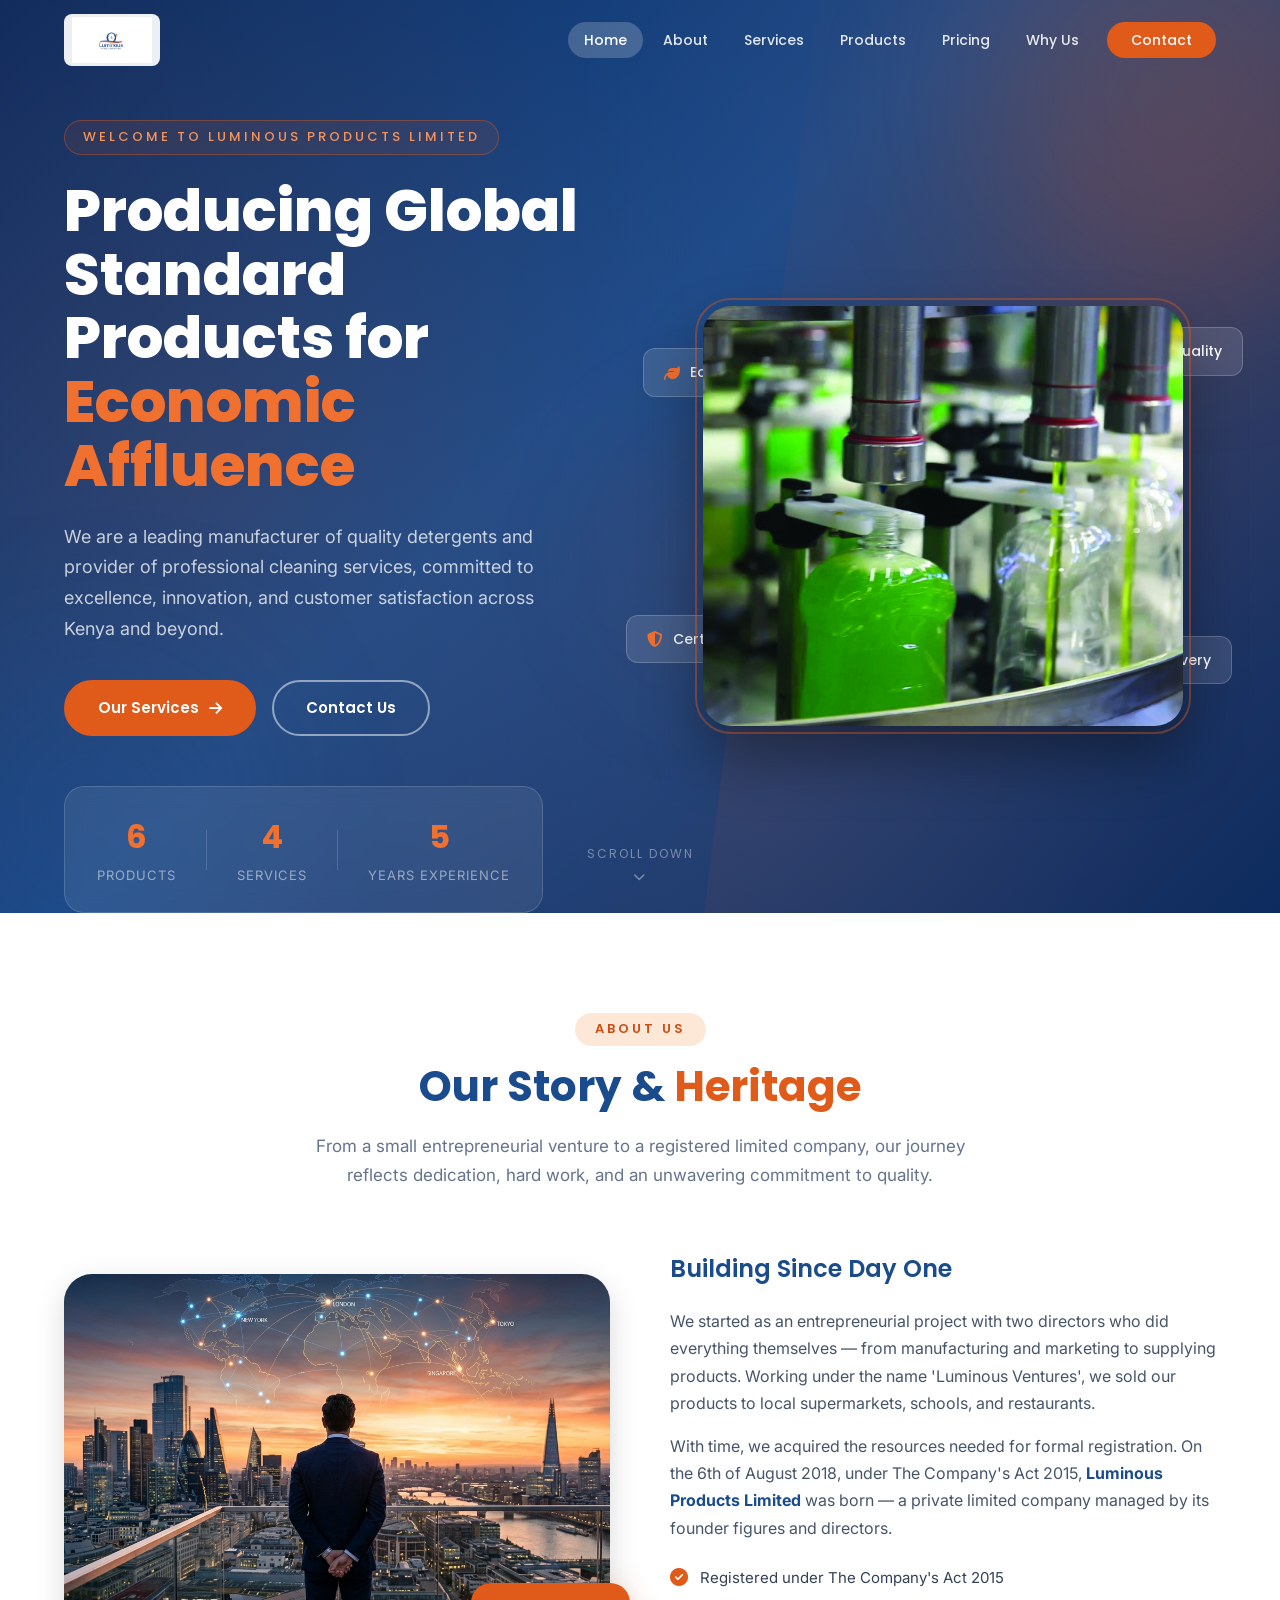
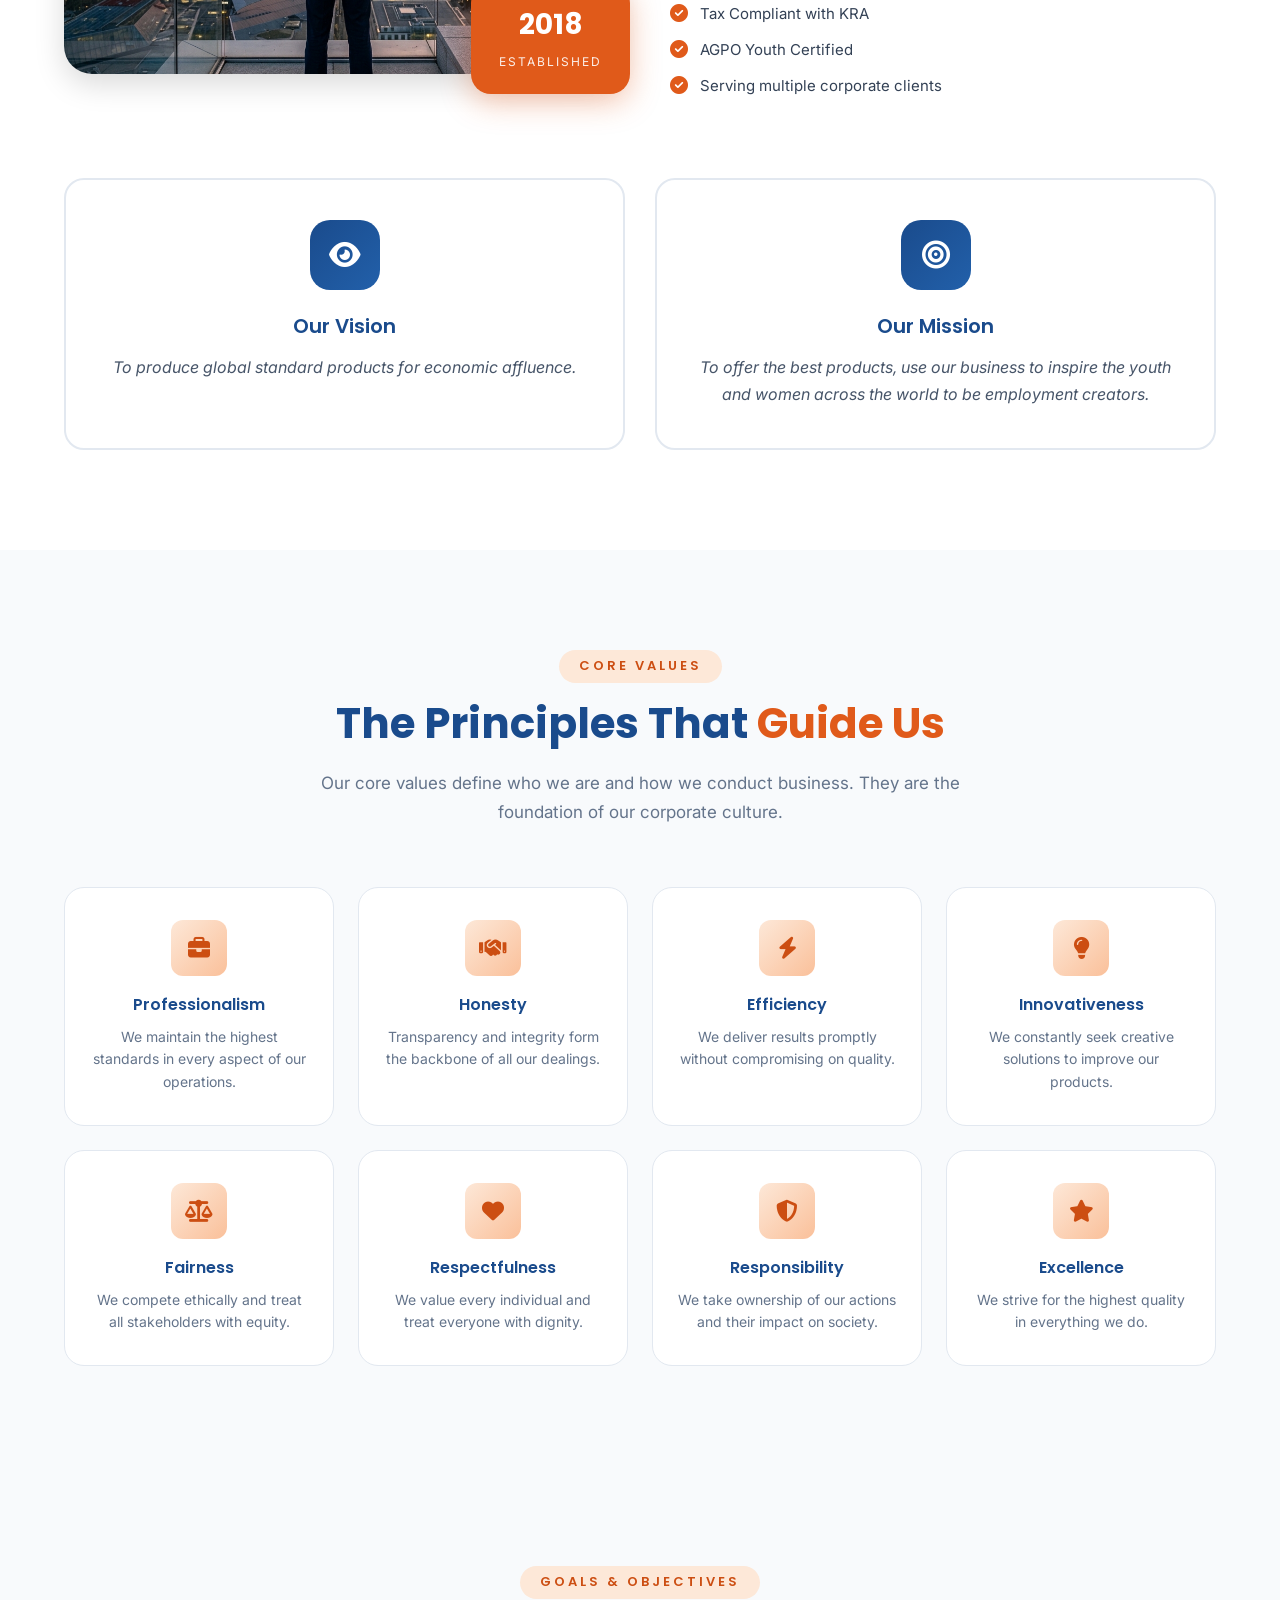
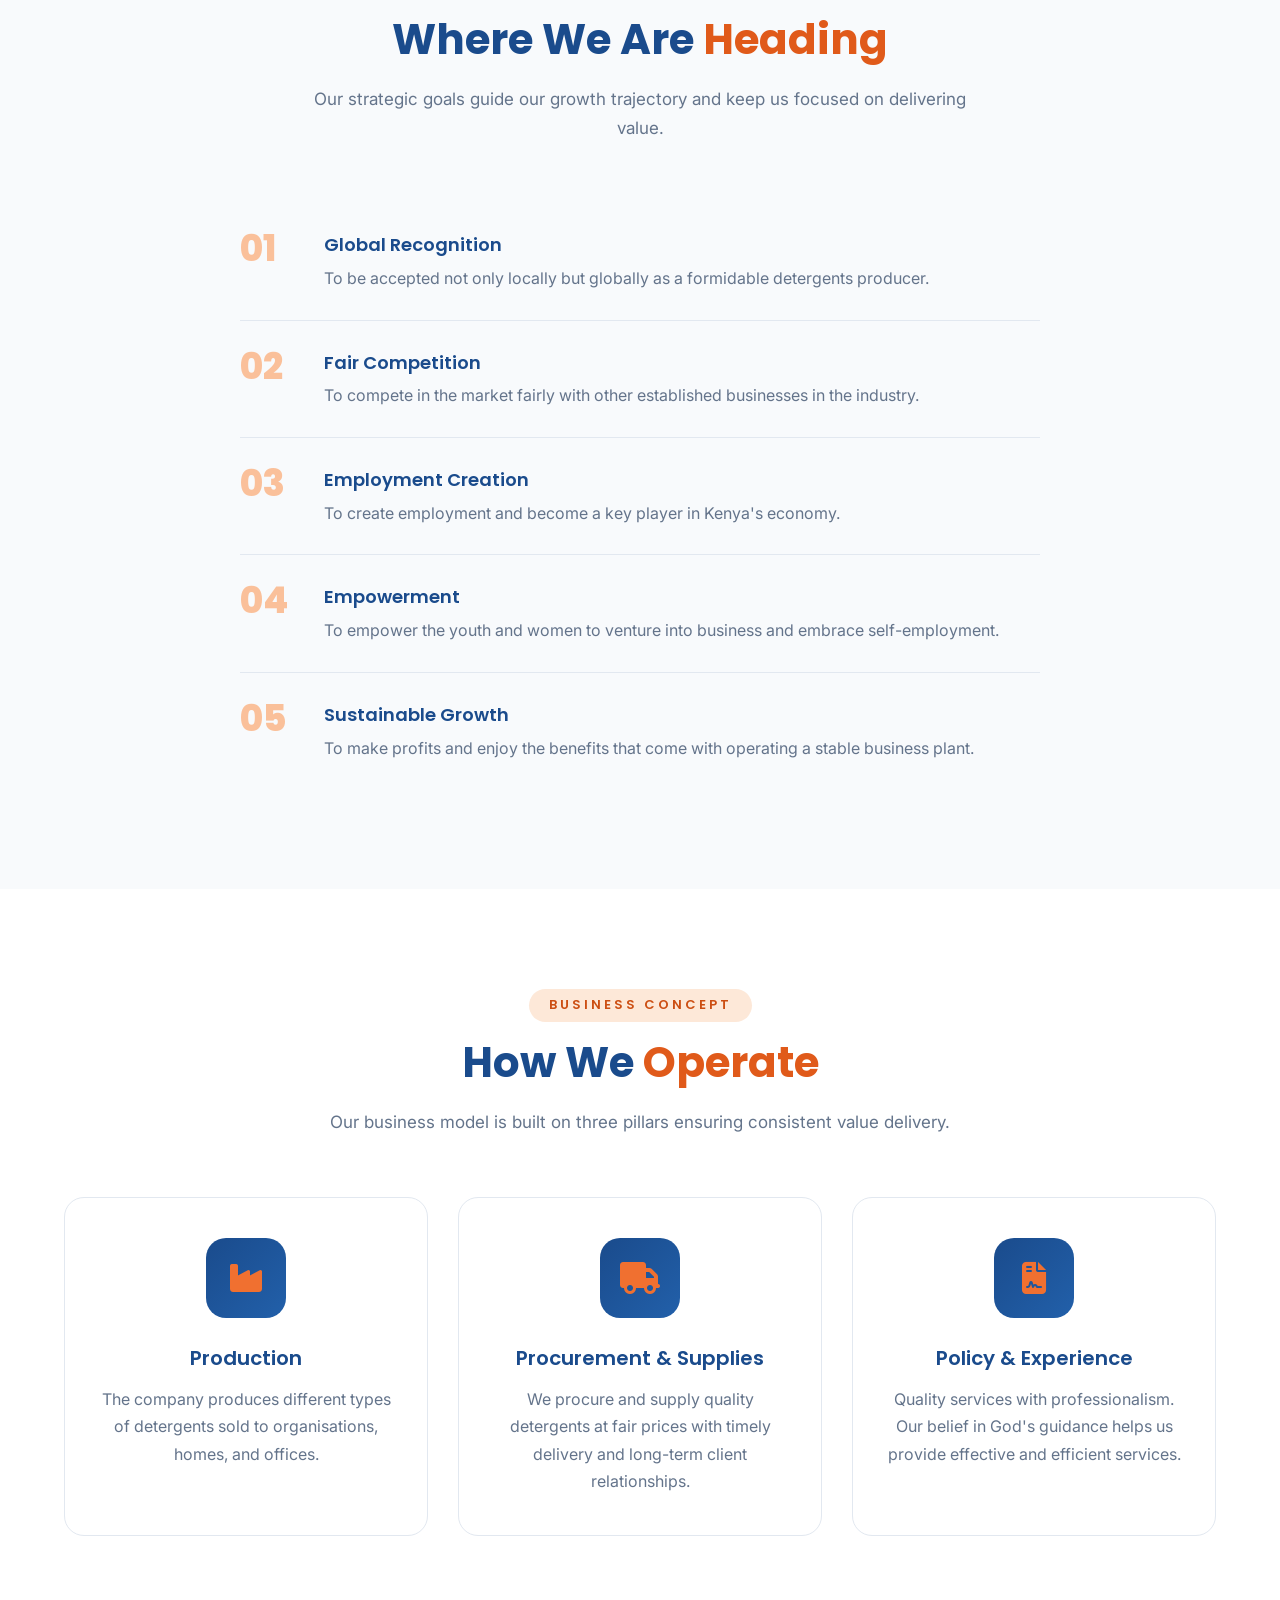
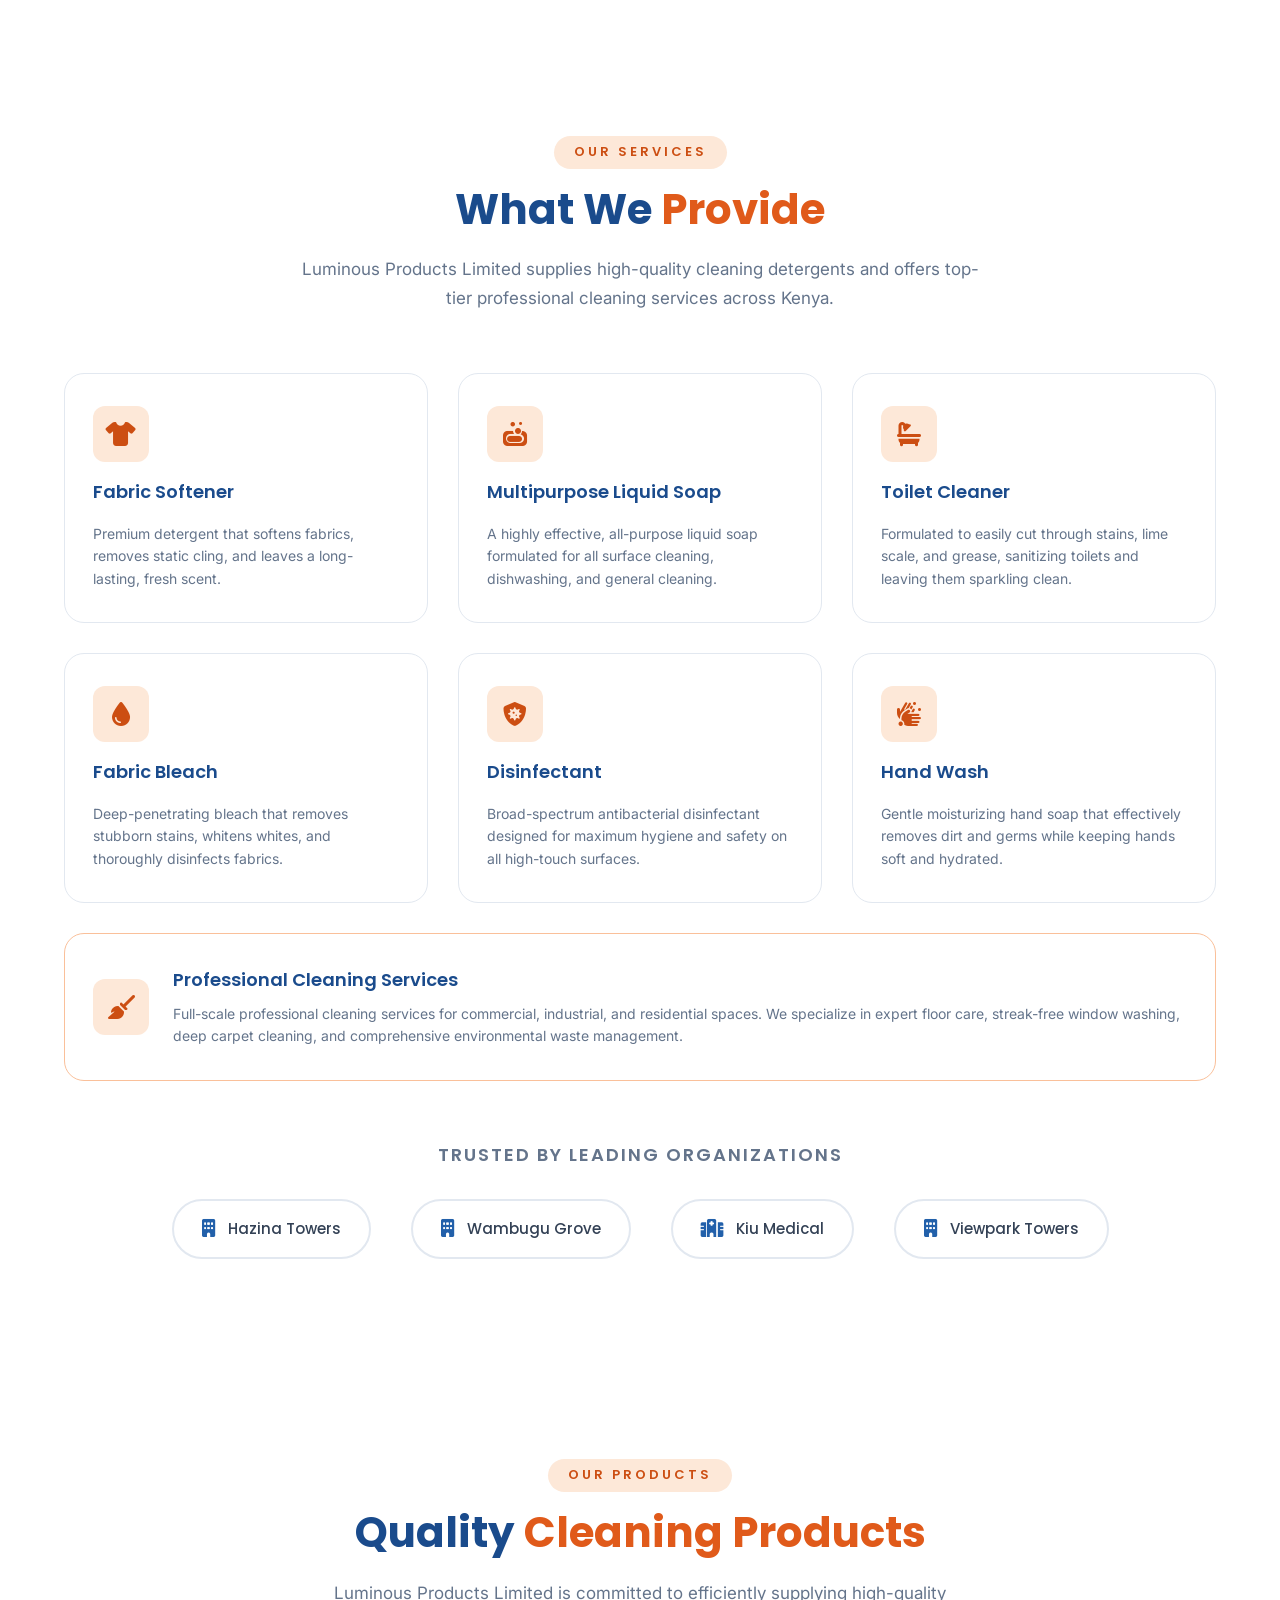
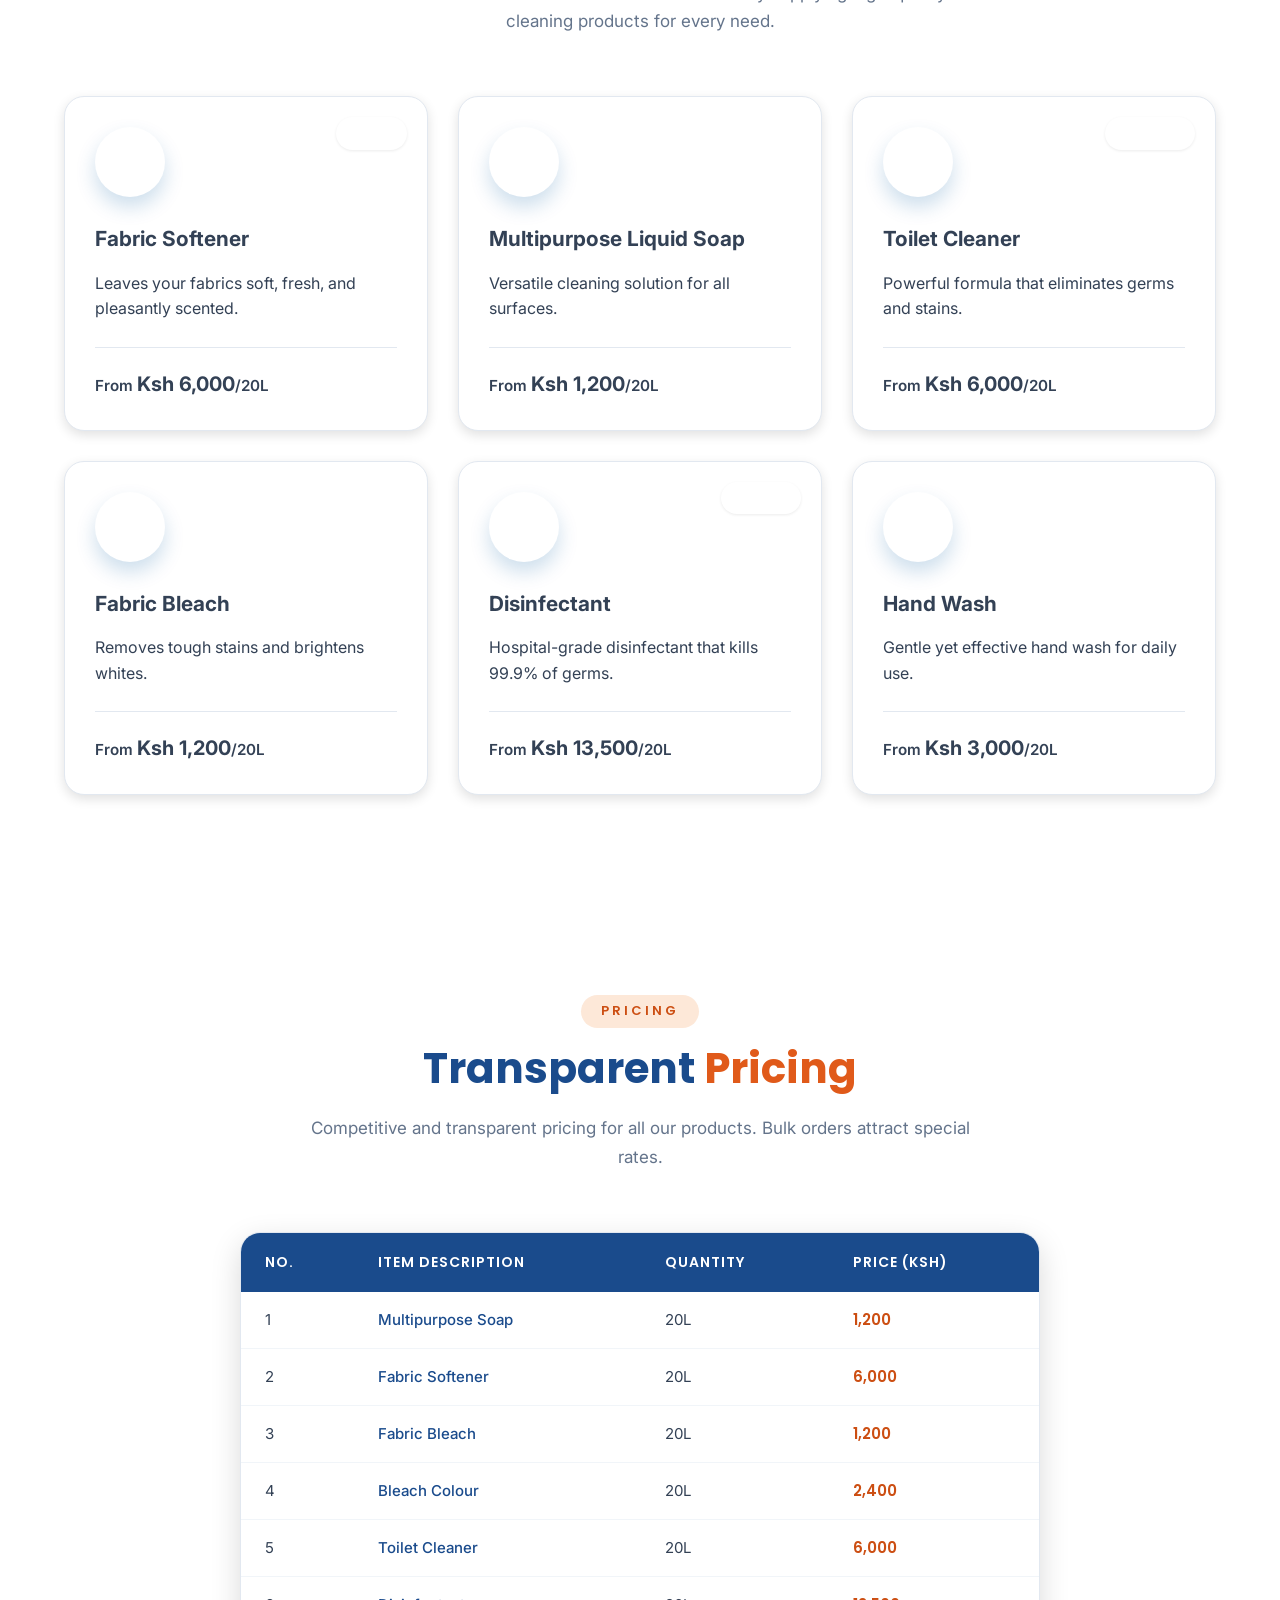
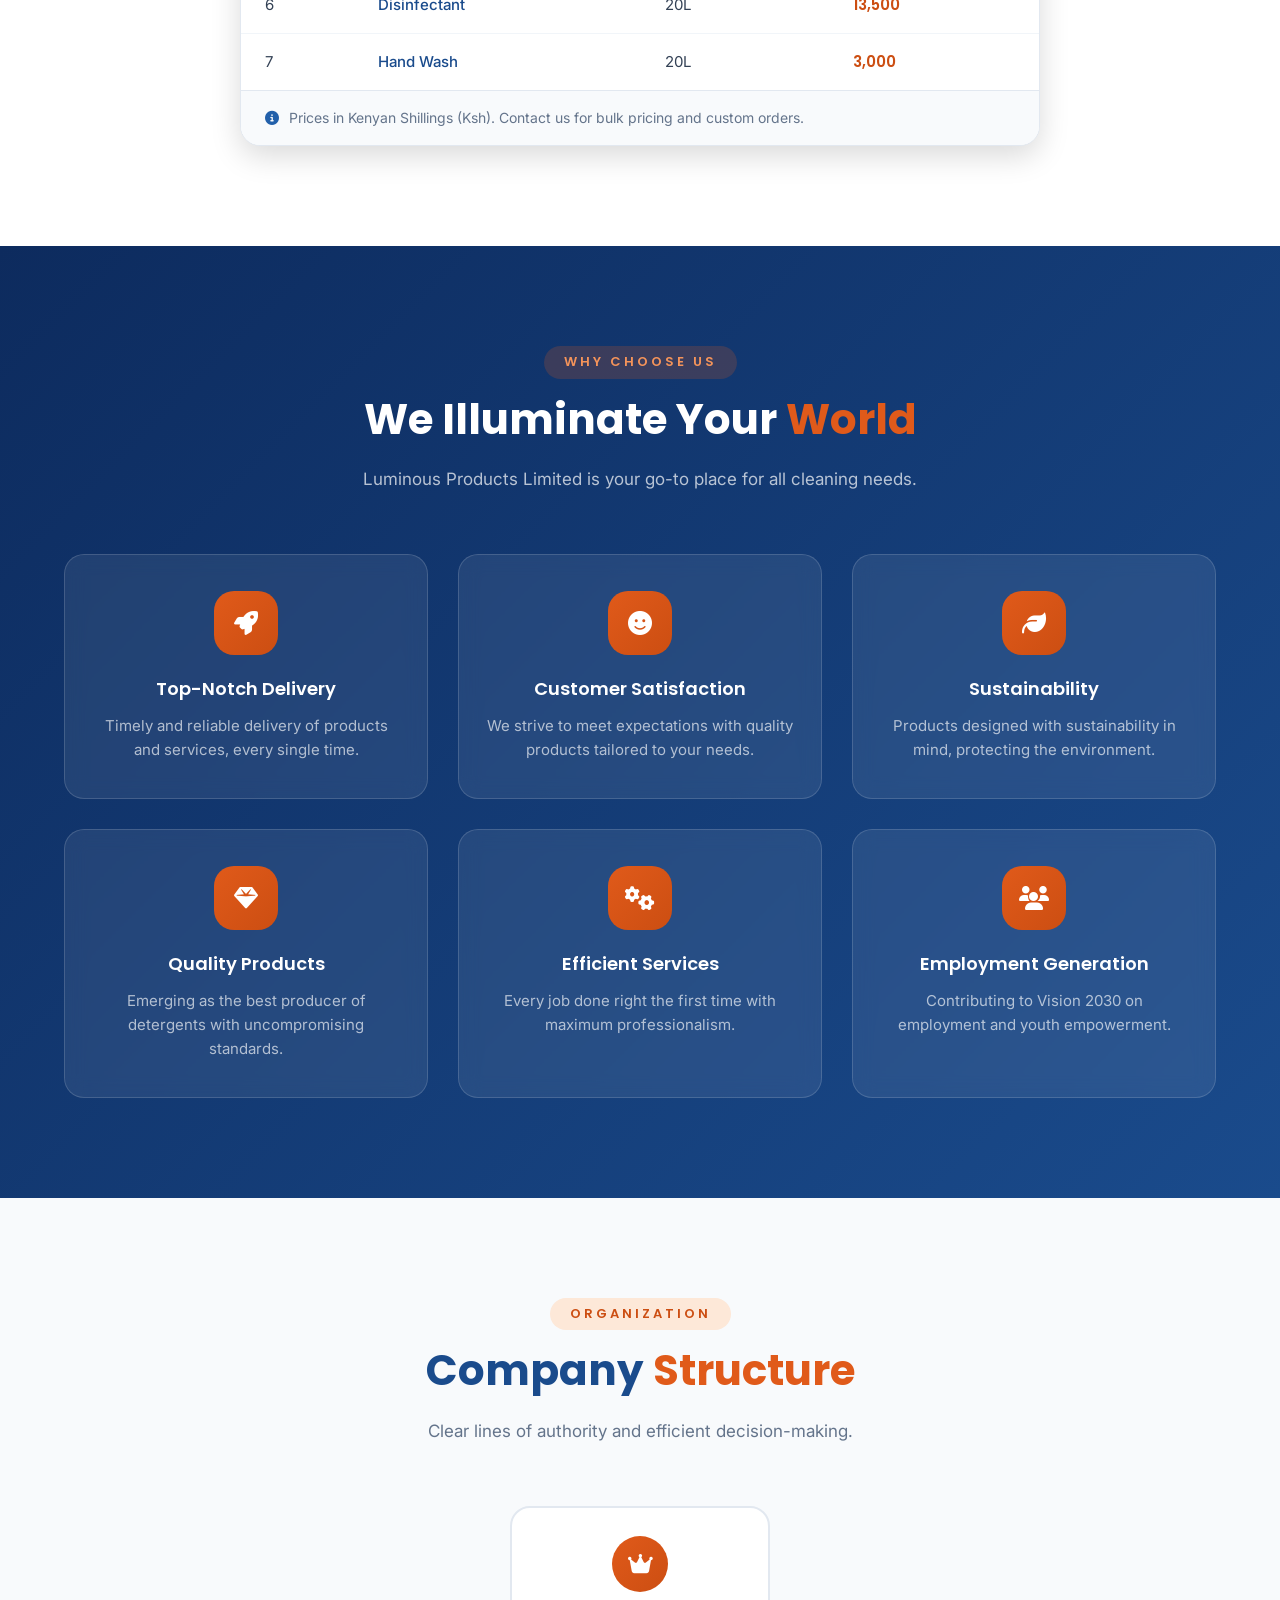
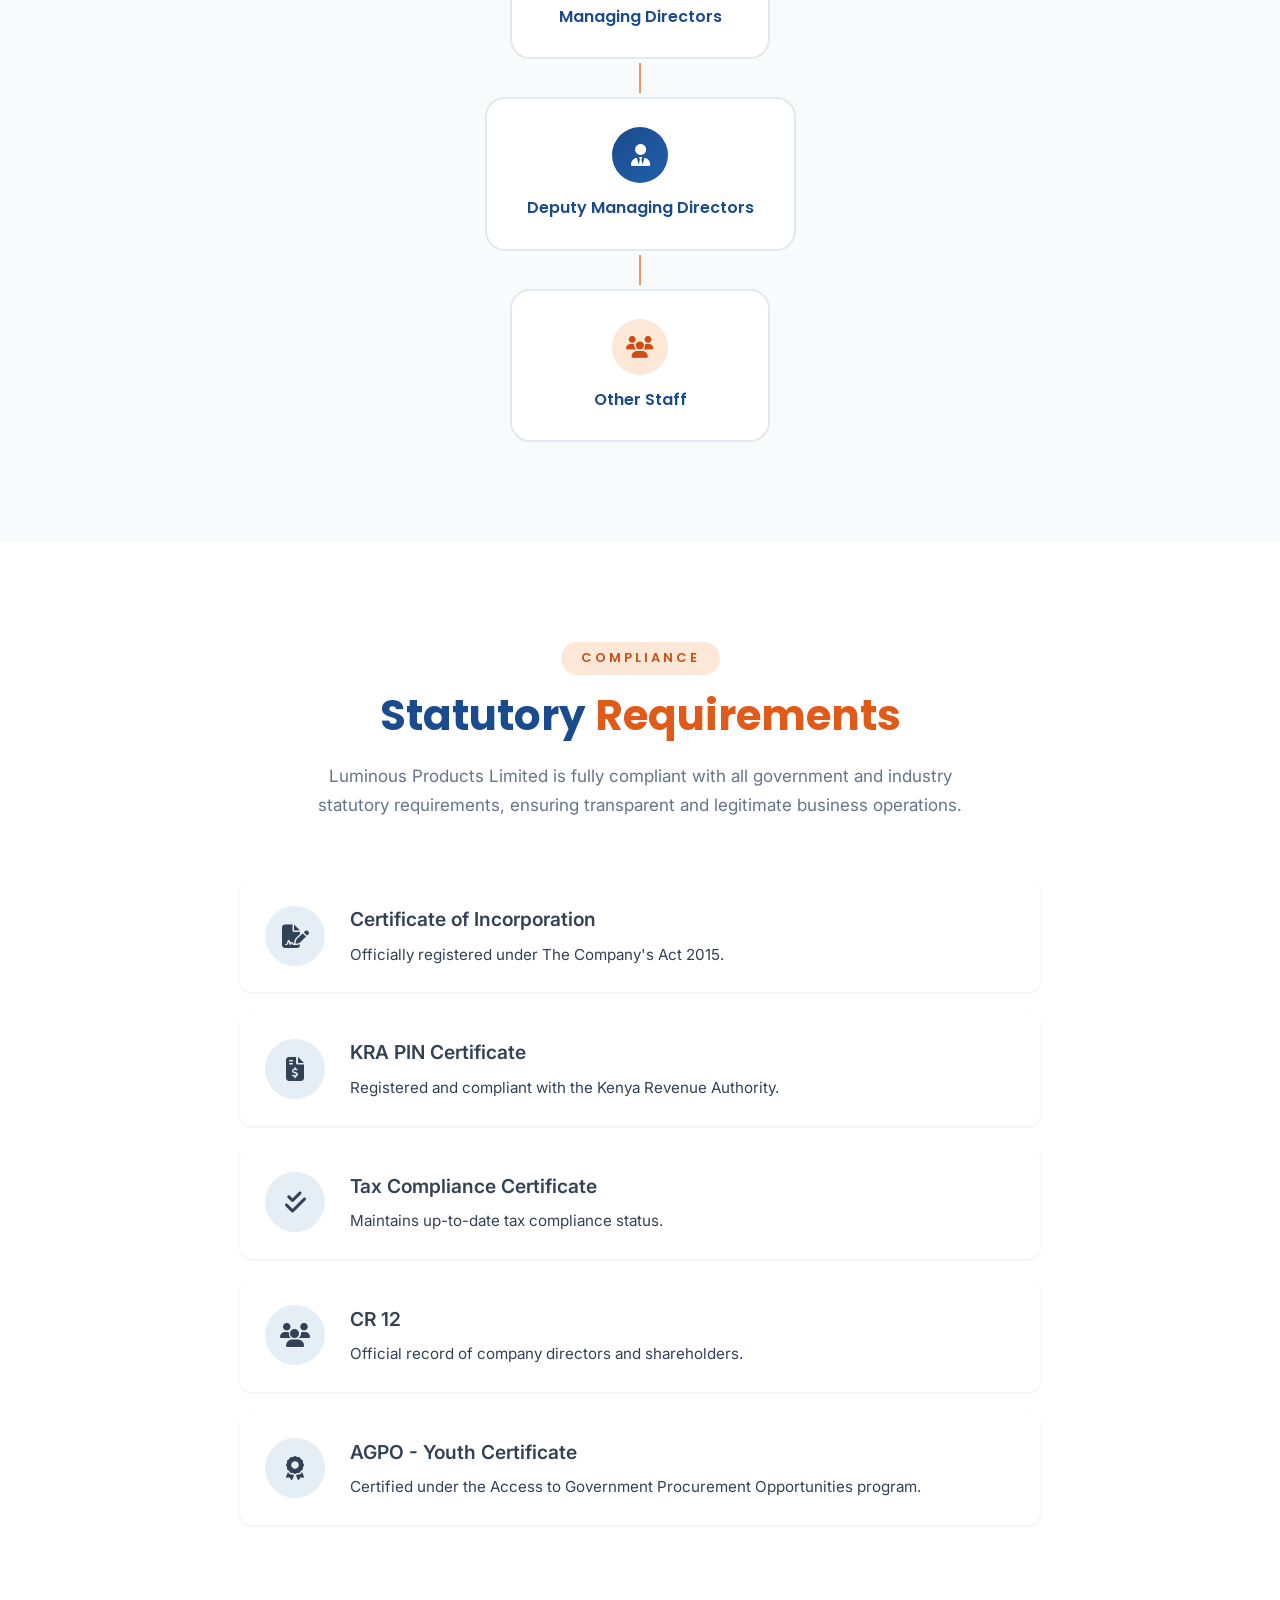
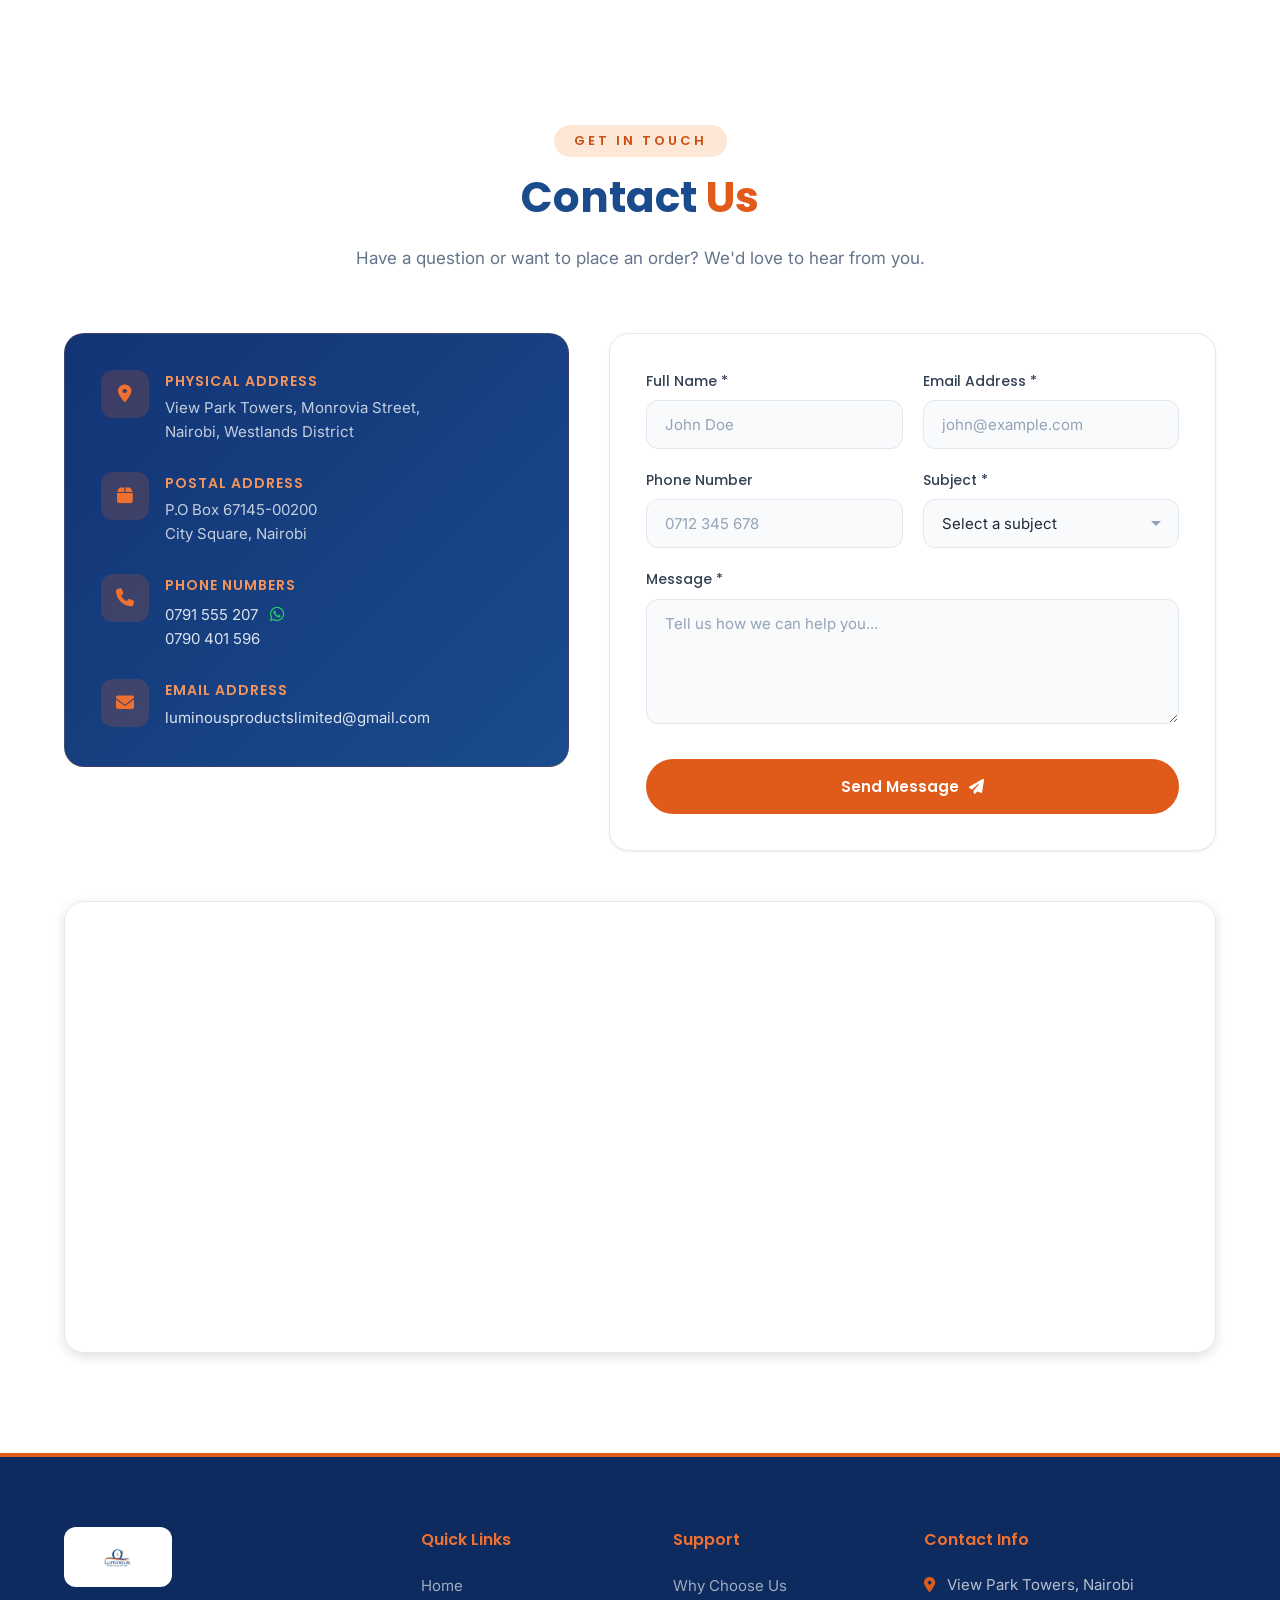
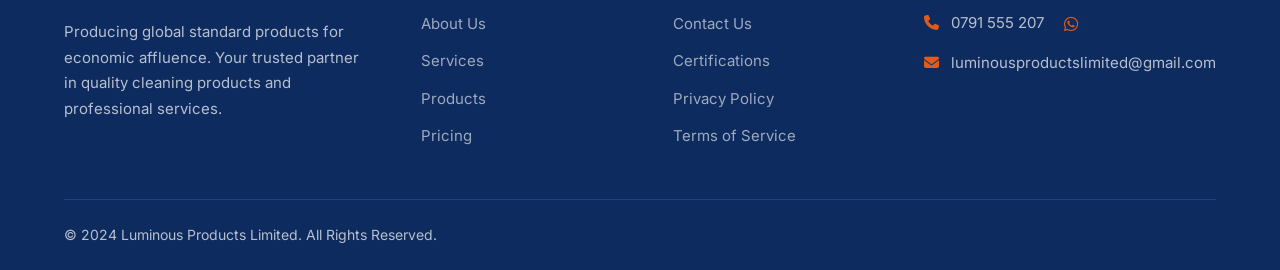
==== index.html @ fce34146 "first commit" ====
<!DOCTYPE html>
<html lang="en">
<head>
    <meta charset="UTF-8">
    <meta name="viewport" content="width=device-width, initial-scale=1.0">
    <meta name="description" content="Luminous Products Limited - Producing global standard products for economic affluence. Quality detergents and professional cleaning services.">
    <title>Luminous Products Limited | Global Standard Cleaning Products & Services</title>
    
    <!-- Preconnect Fonts -->
    <link rel="preconnect" href="https://fonts.googleapis.com">
    <link rel="preconnect" href="https://fonts.gstatic.com" crossorigin>
    <link href="https://fonts.googleapis.com/css2?family=Inter:wght@300;400;500;600;700&family=Poppins:wght@400;500;600;700;800&display=swap" rel="stylesheet">
    
    <!-- FontAwesome Icons -->
    <link rel="stylesheet" href="https://cdnjs.cloudflare.com/ajax/libs/font-awesome/6.5.1/css/all.min.css">
    
    <!-- Main Stylesheet (Imports modular stylesheets) -->
    <link rel="stylesheet" href="style.css">
</head>
<body>

    <!-- NAV PLACEHOLDER -->
    <div id="navbar-placeholder"></div>

    <!-- MAIN SECTIONS -->
    <main>
        <!-- HERO PLACEHOLDER -->
        <div id="hero-placeholder"></div>

        <!-- ABOUT PLACEHOLDER -->
        <div id="about-placeholder"></div>

        <!-- VALUES PLACEHOLDER -->
        <div id="values-placeholder"></div>

        <!-- GOALS PLACEHOLDER -->
        <div id="goals-placeholder"></div>

        <!-- BUSINESS PLACEHOLDER -->
        <div id="business-placeholder"></div>

        <!-- SERVICES PLACEHOLDER -->
        <div id="services-placeholder"></div>

        <!-- PRODUCTS PLACEHOLDER -->
        <div id="products-placeholder"></div>

        <!-- PRICING PLACEHOLDER -->
        <div id="pricing-placeholder"></div>

        <!-- WHY US PLACEHOLDER -->
        <div id="why-us-placeholder"></div>

        <!-- STRUCTURE PLACEHOLDER -->
        <div id="structure-placeholder"></div>

        <!-- STATUTORY REQUIREMENTS PLACEHOLDER -->
        <div id="statutory-placeholder"></div>

        <!-- CONTACT PLACEHOLDER -->
        <div id="contact-placeholder"></div>
    </main>

    <!-- FOOTER PLACEHOLDER -->
    <div id="footer-placeholder"></div>

    <!-- SCROLL TO TOP -->
    <button class="scroll-top" id="scrollTopBtn" aria-label="Scroll to top">
        <i class="fas fa-chevron-up"></i>
    </button>


    <!-- Modular JavaScript Files -->
    <script src="js/navbar.js"></script>
    <script src="js/contact.js"></script>
    <script src="js/lightbox.js"></script>
    
    <!-- Main Application Loader -->
    <script src="script.js"></script>

</body>
</html>
---- style.css ----
/* ====
   LUMINOUS PRODUCTS LIMITED — STYLESHEET
   Brand: Blue #1A4B8C | Orange #E05A1A | White
   ========================================== */

/* --- Design Tokens --- */
:root {
    /* Brand Blues */
    --primary-900: #0D2B5E;
    --primary-800: #123475;
    --primary-700: #1A4B8C;
    --primary-600: #2260AA;
    --primary-500: #2A75C8;
    --primary-400: #4A90D9;
    --primary-300: #7AB1E8;

    /* Brand Oranges */
    --accent-700: #B84510;
    --accent-600: #CC4E12;
    --accent-500: #E05A1A;
    --accent-400: #F07030;
    --accent-300: #F5945A;
    --accent-200: #FAC09A;
    --accent-100: #FDE8D8;

    /* Neutrals */
    --gray-50:  #F8FAFC;
    --gray-100: #F1F5F9;
    --gray-200: #E2E8F0;
    --gray-300: #CBD5E1;
    --gray-400: #94A3B8;
    --gray-500: #64748B;
    --gray-600: #475569;
    --gray-700: #334155;
    --gray-800: #1E293B;
    --gray-900: #0F172A;
    --white: #FFFFFF;
    --success: #10B981;
    --error: #EF4444;

    --font-heading: 'Poppins', sans-serif;
    --font-body: 'Inter', sans-serif;
    --section-padding: 100px 0;
    --container-padding: 0 24px;
    --container-max: 1200px;
    --radius-sm: 6px;
    --radius-md: 12px;
    --radius-lg: 20px;
    --radius-xl: 28px;
    --radius-full: 9999px;
    --shadow-sm: 0 1px 3px rgba(0,0,0,0.08);
    --shadow-md: 0 4px 12px rgba(0,0,0,0.12);
    --shadow-lg: 0 10px 30px rgba(0,0,0,0.15);
    --shadow-xl: 0 20px 50px rgba(0,0,0,0.18);
    --shadow-accent: 0 8px 30px rgba(224,90,26,0.35);
    --shadow-primary: 0 8px 30px rgba(26,75,140,0.3);
    --transition: all 0.3s ease;
    --transition-slow: all 0.5s ease;
    --navbar-height: 80px;
}

/* --- Reset --- */
*, *::before, *::after { margin: 0; padding: 0; box-sizing: border-box; }
html { scroll-behavior: smooth; scroll-padding-top: var(--navbar-height); }
body {
    font-family: var(--font-body);
    font-size: 16px;
    line-height: 1.6;
    color: var(--gray-700);
    background-color: var(--white);
    overflow-x: hidden;
    -webkit-font-smoothing: antialiased;
}
img { max-width: 100%; height: auto; display: block; }
a { text-decoration: none; color: inherit; transition: var(--transition); }
ul { list-style: none; }
button { cursor: pointer; border: none; background: none; font-family: inherit; }
input, textarea, select { font-family: inherit; font-size: inherit; }

/* --- Utility --- */
.container { max-width: var(--container-max); margin: 0 auto; padding: var(--container-padding); }
.text-accent { color: var(--accent-500); }
.section { padding: var(--section-padding); position: relative; }
.values, .goals, .structure { background-color: var(--gray-50); }
.section-header { text-align: center; max-width: 680px; margin: 0 auto 60px; }
.section-label {
    display: inline-block;
    font-family: var(--font-heading);
    font-size: 13px;
    font-weight: 600;
    text-transform: uppercase;
    letter-spacing: 3px;
    color: var(--accent-600);
    margin-bottom: 16px;
    padding: 6px 20px;
    background: var(--accent-100);
    border-radius: var(--radius-full);
}
.section-title {
    font-family: var(--font-heading);
    font-size: clamp(28px, 4vw, 42px);
    font-weight: 700;
    color: var(--primary-700);
    line-height: 1.2;
    margin-bottom: 20px;
}
.section-description { font-size: 17px; color: var(--gray-500); line-height: 1.7; }

/* --- Buttons --- */
.btn {
    display: inline-flex;
    align-items: center;
    gap: 10px;
    padding: 14px 32px;
    font-family: var(--font-heading);
    font-size: 15px;
    font-weight: 600;
    border-radius: var(--radius-full);
    transition: var(--transition);
    border: 2px solid transparent;
}
.btn-primary {
    background: var(--accent-500);
    color: var(--white);
    border-color: var(--accent-500);
}
.btn-primary:hover {
    background: var(--accent-600);
    border-color: var(--accent-600);
    transform: translateY(-2px);
    box-shadow: var(--shadow-accent);
}
.btn-outline {
    background: transparent;
    color: var(--white);
    border-color: rgba(255,255,255,0.5);
}
.btn-outline:hover {
    background: var(--white);
    color: var(--primary-700);
    border-color: var(--white);
    transform: translateY(-2px);
}
.btn-full { width: 100%; justify-content: center; }

/* ========================================
   LOGO STYLES
   ======================================== */
.navbar-logo {
    height: 52px;
    width: auto;
    display: block;
    object-fit: contain;
    /* Show on dark hero bg — logo has white bg so add subtle treatment */
    border-radius: 6px;
    transition: var(--transition);
}
.navbar.scrolled .navbar-logo {
    /* on white navbar, logo shows naturally */
    filter: none;
}
/* On transparent dark navbar, add slight background so logo is visible */
.navbar:not(.scrolled) .navbar-logo {
    background: rgba(255,255,255,0.92);
    padding: 3px 8px;
    border-radius: 8px;
}
.navbar-logo:hover { opacity: 0.88; transform: scale(1.02); }

.footer-logo-img {
    height: 60px;
    width: auto;
    display: block;
    object-fit: contain;
    margin-bottom: 16px;
    background: var(--white);
    padding: 6px 12px;
    border-radius: var(--radius-md);
}

/* Fix contact map container */
.contact-map {
    border-radius: var(--radius-lg);
    overflow: hidden;
    box-shadow: var(--shadow-md);
    border: 1px solid var(--gray-200);
    min-height: 450px;
}
.contact-map iframe {
    display: block;
    width: 100%;
    min-height: 450px;
    border: none;
}/* ========================================
   REVEAL ANIMATION
   ======================================== */
.reveal {
    opacity: 0;
    transform: translateY(30px);
    transition: opacity 0.7s ease, transform 0.7s ease;
}
.reveal.visible {
    opacity: 1;
    transform: translateY(0);
}

/* ========================================
   SCROLL TO TOP
   ======================================== */
.scroll-top {
    position: fixed;
    bottom: 30px;
    right: 30px;
    width: 48px; height: 48px;
    display: flex; align-items: center; justify-content: center;
    background: var(--accent-500);
    color: var(--white);
    border-radius: var(--radius-full);
    font-size: 18px;
    z-index: 900;
    opacity: 0;
    visibility: hidden;
    transform: translateY(20px);
    transition: var(--transition);
    box-shadow: var(--shadow-accent);
}
.scroll-top.visible { opacity: 1; visibility: visible; transform: translateY(0); }
.scroll-top:hover { background: var(--accent-600); transform: translateY(-3px); }

/* ========================================
   NAVBAR
   ======================================== */
.navbar {
    position: fixed;
    top: 0; left: 0; right: 0;
    z-index: 1000;
    height: var(--navbar-height);
    display: flex;
    align-items: center;
    transition: var(--transition);
    background: transparent;
}
.navbar.scrolled {
    background: rgba(255,255,255,0.97);
    backdrop-filter: blur(20px);
    -webkit-backdrop-filter: blur(20px);
    box-shadow: 0 2px 20px rgba(26,75,140,0.15);
}
.navbar-content { display: flex; align-items: center; justify-content: space-between; width: 100%; }
.navbar-brand { display: flex; align-items: center; gap: 10px; z-index: 1001; }
.brand-icon {
    display: flex; align-items: center; justify-content: center;
    width: 40px; height: 40px;
    background: var(--accent-500);
    color: var(--white);
    border-radius: var(--radius-md);
    font-size: 18px;
    transition: var(--transition);
}
.navbar.scrolled .brand-icon { background: var(--primary-700); }
.brand-text {
    font-family: var(--font-heading);
    font-size: 20px;
    font-weight: 700;
    color: var(--white);
    transition: var(--transition);
}
.navbar.scrolled .brand-text { color: var(--primary-700); }
.brand-highlight { color: var(--accent-300); }
.navbar.scrolled .brand-highlight { color: var(--accent-500); }

.navbar-links { display: flex; align-items: center; gap: 4px; }
.nav-link {
    padding: 8px 16px;
    font-family: var(--font-heading);
    font-size: 14px;
    font-weight: 500;
    color: rgba(255,255,255,0.88);
    border-radius: var(--radius-full);
    transition: var(--transition);
}
.nav-link:hover { color: var(--white); background: rgba(255,255,255,0.15); }
.nav-link.active { color: var(--white); background: rgba(255,255,255,0.2); }
.navbar.scrolled .nav-link { color: var(--gray-600); }
.navbar.scrolled .nav-link:hover { color: var(--primary-700); background: var(--gray-100); }
.navbar.scrolled .nav-link.active { color: var(--primary-700); background: var(--primary-300); background: rgba(26,75,140,0.1); }
.nav-link-cta {
    background: var(--accent-500) !important;
    color: var(--white) !important;
    padding: 8px 24px !important;
    margin-left: 8px;
}
.nav-link-cta:hover { background: var(--accent-600) !important; transform: translateY(-1px); }

.navbar-toggle {
    display: none;
    flex-direction: column;
    gap: 5px;
    padding: 8px;
    z-index: 1001;
}
.toggle-bar {
    display: block;
    width: 24px;
    height: 2px;
    background: var(--white);
    border-radius: 2px;
    transition: var(--transition);
}
.navbar.scrolled .toggle-bar { background: var(--primary-700); }
.navbar-toggle.active .toggle-bar:nth-child(1) { transform: rotate(45deg) translate(5px, 5px); }
.navbar-toggle.active .toggle-bar:nth-child(2) { opacity: 0; }
.navbar-toggle.active .toggle-bar:nth-child(3) { transform: rotate(-45deg) translate(5px, -5px); }

.mobile-overlay {
    display: none;
    position: fixed;
    inset: 0;
    background: rgba(0,0,0,0.5);
    z-index: 999;
    opacity: 0;
    transition: var(--transition);
}
.mobile-overlay.active { opacity: 1; }

/* ========================================
   HERO
   ======================================== */
.hero {
    position: relative;
    min-height: 100vh;
    display: flex;
    align-items: center;
    overflow: hidden;
}
.hero-bg { position: absolute; inset: 0; z-index: 0; }
.hero-gradient {
    position: absolute; inset: 0;
    background: linear-gradient(135deg, #0D2B5E 0%, #1A4B8C 45%, #1E3A6E 70%, #0D2B5E 100%);
}
.hero-pattern {
    position: absolute; inset: 0;
    background-image:
        radial-gradient(circle at 15% 50%, rgba(224,90,26,0.12) 0%, transparent 50%),
        radial-gradient(circle at 85% 20%, rgba(224,90,26,0.08) 0%, transparent 40%),
        radial-gradient(circle at 60% 80%, rgba(255,255,255,0.04) 0%, transparent 40%);
}

/* Diagonal stripe accent - brand identity */
.hero-bg::after {
    content: '';
    position: absolute;
    top: 0; right: 0;
    width: 45%;
    height: 100%;
    background: linear-gradient(135deg, transparent 0%, rgba(224,90,26,0.08) 50%, transparent 100%);
    clip-path: polygon(20% 0, 100% 0, 100% 100%, 0% 100%);
}

.hero-orbs { position: absolute; inset: 0; z-index: 0; overflow: hidden; pointer-events: none; }
.orb {
    position: absolute;
    border-radius: 50%;
    filter: blur(80px);
    animation: orbFloat 20s ease-in-out infinite;
}
.orb-1 { width: 400px; height: 400px; background: rgba(224,90,26,0.18); top: -100px; right: -100px; animation-delay: 0s; }
.orb-2 { width: 300px; height: 300px; background: rgba(26,75,140,0.2); bottom: -50px; left: -50px; animation-delay: -7s; }
.orb-3 { width: 200px; height: 200px; background: rgba(224,90,26,0.1); top: 50%; left: 50%; animation-delay: -14s; }
@keyframes orbFloat {
    0%, 100% { transform: translate(0, 0) scale(1); }
    33% { transform: translate(30px, -30px) scale(1.05); }
    66% { transform: translate(-20px, 20px) scale(0.95); }
}

.hero-content {
    position: relative;
    z-index: 1;
    display: grid;
    grid-template-columns: 1fr 1fr;
    gap: 60px;
    align-items: center;
    padding-top: calc(var(--navbar-height) + 40px);
}
.hero-label {
    display: inline-block;
    font-family: var(--font-heading);
    font-size: 13px;
    font-weight: 500;
    text-transform: uppercase;
    letter-spacing: 3px;
    color: var(--accent-300);
    margin-bottom: 24px;
    padding: 6px 18px;
    border: 1px solid rgba(224,90,26,0.4);
    border-radius: var(--radius-full);
    background: rgba(224,90,26,0.1);
}
.hero-title {
    font-family: var(--font-heading);
    font-size: clamp(36px, 5vw, 58px);
    font-weight: 800;
    color: var(--white);
    line-height: 1.1;
    margin-bottom: 24px;
}
.hero-title .text-accent { color: var(--accent-400); }
.hero-description {
    font-size: 18px;
    color: rgba(255,255,255,0.75);
    line-height: 1.7;
    margin-bottom: 36px;
    max-width: 520px;
}
.hero-buttons { display: flex; gap: 16px; flex-wrap: wrap; margin-bottom: 50px; }

.hero-stats {
    display: flex;
    align-items: center;
    gap: 30px;
    padding: 24px 32px;
    background: rgba(255,255,255,0.08);
    backdrop-filter: blur(10px);
    border: 1px solid rgba(255,255,255,0.15);
    border-radius: var(--radius-lg);
    width: fit-content;
}
.stat-item { text-align: center; }
.stat-number {
    display: block;
    font-family: var(--font-heading);
    font-size: 32px;
    font-weight: 700;
    color: var(--accent-400);
}
.stat-label {
    font-size: 13px;
    color: rgba(255,255,255,0.5);
    text-transform: uppercase;
    letter-spacing: 1px;
}
.stat-divider { width: 1px; height: 40px; background: rgba(255,255,255,0.15); }

/* Hero Visual */
.hero-visual { position: relative; display: flex; justify-content: center; align-items: center; }
.hero-card-stack { position: absolute; inset: 0; pointer-events: none; }
.hero-floating-card {
    position: absolute;
    display: flex;
    align-items: center;
    gap: 10px;
    padding: 12px 20px;
    background: rgba(255,255,255,0.12);
    backdrop-filter: blur(12px);
    border: 1px solid rgba(255,255,255,0.2);
    border-radius: var(--radius-md);
    color: var(--white);
    font-family: var(--font-heading);
    font-size: 14px;
    font-weight: 500;
    animation: cardFloat 6s ease-in-out infinite;
}
.hero-floating-card i { color: var(--accent-400); font-size: 16px; }
.card-1 { top: 10%; left: -5%; animation-delay: 0s; }
.card-2 { top: 5%; right: -5%; animation-delay: -1.5s; }
.card-3 { bottom: 15%; left: -8%; animation-delay: -3s; }
.card-4 { bottom: 10%; right: -3%; animation-delay: -4.5s; }
@keyframes cardFloat {
    0%, 100% { transform: translateY(0); }
    50% { transform: translateY(-12px); }
}
.hero-image-container { position: relative; width: 100%; max-width: 480px; }
.hero-image-container img {
    width: 100%;
    height: 420px;
    border-radius: var(--radius-xl);
    object-fit: cover;
    box-shadow: 0 30px 60px rgba(0,0,0,0.4);
}
.hero-image-border {
    position: absolute;
    inset: -8px;
    border: 2px solid rgba(224,90,26,0.4);
    border-radius: calc(var(--radius-xl) + 8px);
    pointer-events: none;
}

.hero-scroll-indicator {
    position: absolute;
    bottom: 30px;
    left: 50%;
    transform: translateX(-50%);
    z-index: 1;
}
.hero-scroll-indicator a {
    display: flex;
    flex-direction: column;
    align-items: center;
    gap: 8px;
    color: rgba(255,255,255,0.4);
    font-size: 12px;
    text-transform: uppercase;
    letter-spacing: 2px;
    font-family: var(--font-heading);
    transition: var(--transition);
}
.hero-scroll-indicator a:hover { color: rgba(255,255,255,0.8); }
.hero-scroll-indicator i { animation: scrollBounce 2s ease-in-out infinite; }
@keyframes scrollBounce {
    0%, 100% { transform: translateY(0); }
    50% { transform: translateY(6px); }
}

/* ========================================
   ABOUT
   ======================================== */
.about-grid {
    display: grid;
    grid-template-columns: 1fr 1fr;
    gap: 60px;
    align-items: center;
    margin-bottom: 80px;
}
.about-image { position: relative; }
.about-image img {
    border-radius: var(--radius-xl);
    box-shadow: var(--shadow-lg);
    width: 100%;
    height: 400px;
    object-fit: cover;
}
.about-image-badge {
    position: absolute;
    bottom: -20px;
    right: -20px;
    background: var(--accent-500);
    color: var(--white);
    padding: 20px 28px;
    border-radius: var(--radius-lg);
    text-align: center;
    box-shadow: var(--shadow-accent);
}
.badge-number {
    display: block;
    font-family: var(--font-heading);
    font-size: 28px;
    font-weight: 700;
}
.badge-text { font-size: 12px; text-transform: uppercase; letter-spacing: 2px; opacity: 0.9; }
.about-subtitle {
    font-family: var(--font-heading);
    font-size: 24px;
    font-weight: 600;
    color: var(--primary-700);
    margin-bottom: 20px;
}
.about-content p { margin-bottom: 16px; color: var(--gray-600); line-height: 1.7; }
.about-content strong { color: var(--primary-700); }
.about-highlights { margin-top: 24px; display: flex; flex-direction: column; gap: 12px; }
.highlight-item {
    display: flex;
    align-items: center;
    gap: 12px;
    font-size: 15px;
    color: var(--gray-700);
}
.highlight-item i { color: var(--accent-500); font-size: 18px; flex-shrink: 0; }

.vision-mission-grid { display: grid; grid-template-columns: 1fr 1fr; gap: 30px; }
.vm-card {
    padding: 40px;
    border-radius: var(--radius-lg);
    border: 2px solid var(--gray-200);
    text-align: center;
    transition: var(--transition);
    background: var(--white);
}
.vm-card:hover {
    border-color: var(--accent-400);
    box-shadow: var(--shadow-accent);
    transform: translateY(-4px);
}
.vm-icon {
    width: 70px; height: 70px;
    margin: 0 auto 20px;
    display: flex; align-items: center; justify-content: center;
    background: linear-gradient(135deg, var(--primary-700), var(--primary-600));
    color: var(--white);
    border-radius: var(--radius-lg);
    font-size: 28px;
}
.vm-card h3 {
    font-family: var(--font-heading);
    font-size: 20px;
    font-weight: 600;
    color: var(--primary-700);
    margin-bottom: 12px;
}
.vm-card p { color: var(--gray-600); line-height: 1.7; font-style: italic; }

/* ========================================
   CORE VALUES
   ======================================== */
.values-grid {
    display: grid;
    grid-template-columns: repeat(4, 1fr);
    gap: 24px;
}
.value-card {
    padding: 32px 24px;
    background: var(--white);
    border-radius: var(--radius-lg);
    border: 1px solid var(--gray-200);
    text-align: center;
    transition: var(--transition);
}
.value-card:hover {
    transform: translateY(-6px);
    box-shadow: var(--shadow-lg);
    border-color: var(--accent-300);
}
.value-icon {
    width: 56px; height: 56px;
    margin: 0 auto 16px;
    display: flex; align-items: center; justify-content: center;
    background: linear-gradient(135deg, var(--accent-100), var(--accent-200));
    color: var(--accent-600);
    border-radius: var(--radius-md);
    font-size: 22px;
    transition: var(--transition);
}
.value-card:hover .value-icon {
    background: var(--accent-500);
    color: var(--white);
    transform: scale(1.1);
}
.value-card h4 {
    font-family: var(--font-heading);
    font-size: 16px;
    font-weight: 600;
    color: var(--primary-700);
    margin-bottom: 8px;
}
.value-card p { font-size: 14px; color: var(--gray-500); line-height: 1.6; }

/* ========================================
   GOALS
   ======================================== */
.goals-list { max-width: 800px; margin: 0 auto; }
.goal-item {
    display: flex;
    gap: 24px;
    padding: 28px 0;
    border-bottom: 1px solid var(--gray-200);
    transition: var(--transition);
}
.goal-item:last-child { border-bottom: none; }
.goal-item:hover { padding-left: 16px; }
.goal-number {
    flex-shrink: 0;
    font-family: var(--font-heading);
    font-size: 36px;
    font-weight: 800;
    color: var(--accent-200);
    line-height: 1;
    min-width: 60px;
    transition: var(--transition);
}
.goal-item:hover .goal-number { color: var(--accent-500); }
.goal-content h4 {
    font-family: var(--font-heading);
    font-size: 18px;
    font-weight: 600;
    color: var(--primary-700);
    margin-bottom: 6px;
}
.goal-content p { color: var(--gray-500); line-height: 1.6; }

/* ========================================
   BUSINESS CONCEPT
   ======================================== */
.business-grid { display: grid; grid-template-columns: repeat(3, 1fr); gap: 30px; }
.business-card {
    padding: 40px 32px;
    background: var(--white);
    border-radius: var(--radius-lg);
    border: 1px solid var(--gray-200);
    text-align: center;
    transition: var(--transition);
}
.business-card:hover {
    transform: translateY(-6px);
    box-shadow: var(--shadow-lg);
    border-color: var(--primary-400);
}
.business-card-icon {
    width: 80px; height: 80px;
    margin: 0 auto 24px;
    display: flex; align-items: center; justify-content: center;
    background: linear-gradient(135deg, var(--primary-700), var(--primary-600));
    color: var(--accent-400);
    border-radius: var(--radius-lg);
    font-size: 32px;
    transition: var(--transition);
}
.business-card:hover .business-card-icon { transform: scale(1.1) rotate(5deg); background: var(--accent-500); color: var(--white); }
.business-card h3 {
    font-family: var(--font-heading);
    font-size: 20px;
    font-weight: 600;
    color: var(--primary-700);
    margin-bottom: 12px;
}
.business-card p { color: var(--gray-500); line-height: 1.7; }

/* ========================================
   SERVICES
   ======================================== */
.services-grid { 
    display: grid; 
    grid-template-columns: repeat(3, 1fr); 
    gap: 30px; 
    margin-bottom: 60px; 
}
.service-card {
    background: var(--white);
    border-radius: var(--radius-lg);
    border: 1px solid var(--gray-200);
    padding: 32px 28px;
    transition: var(--transition);
    display: flex;
    flex-direction: column;
    gap: 16px;
}
.service-card:hover {
    transform: translateY(-6px);
    box-shadow: var(--shadow-lg);
    border-color: var(--accent-500);
}
.service-icon {
    width: 56px; height: 56px;
    display: flex; align-items: center; justify-content: center;
    background: var(--accent-100);
    color: var(--accent-600);
    border-radius: var(--radius-md);
    font-size: 24px;
    transition: var(--transition);
}
.service-card:hover .service-icon {
    background: var(--accent-500);
    color: var(--white);
    transform: scale(1.05) rotate(5deg);
}
.service-card h4 {
    font-family: var(--font-heading);
    font-size: 18px;
    font-weight: 600;
    color: var(--primary-700);
    margin: 0;
}
.service-card p { 
    color: var(--gray-500); 
    line-height: 1.6; 
    font-size: 14px; 
    margin: 0;
}

.service-card-featured {
    grid-column: span 3;
    display: flex;
    flex-direction: row;
    align-items: center;
    gap: 24px;
    background: linear-gradient(135deg, var(--white) 0%, var(--accent-50) 100%);
    border-color: var(--accent-200);
}
.service-card-featured .service-icon {
    flex-shrink: 0;
}
.service-card-featured .featured-content {
    display: flex;
    flex-direction: column;
    gap: 8px;
}

/* Clients sub-section */
.clients-section { text-align: center; }
.clients-title {
    font-family: var(--font-heading);
    font-size: 18px;
    font-weight: 600;
    color: var(--gray-500);
    margin-bottom: 30px;
    text-transform: uppercase;
    letter-spacing: 2px;
}
.clients-grid {
    display: flex;
    justify-content: center;
    gap: 40px;
    flex-wrap: wrap;
}
.client-item {
    display: flex;
    align-items: center;
    gap: 12px;
    padding: 16px 28px;
    background: var(--white);
    border: 2px solid var(--gray-200);
    border-radius: var(--radius-full);
    font-family: var(--font-heading);
    font-size: 15px;
    font-weight: 500;
    color: var(--gray-700);
    transition: var(--transition);
}
.client-item:hover {
    border-color: var(--primary-600);
    box-shadow: var(--shadow-primary);
    transform: translateY(-2px);
    color: var(--primary-700);
}
.client-item i { color: var(--primary-600); font-size: 18px; }

/* Responsive adjustments for services section */
@media (max-width: 1024px) {
    .services-grid { grid-template-columns: repeat(2, 1fr); }
    .service-card-featured { grid-column: span 2; }
}

@media (max-width: 768px) {
    .services-grid { grid-template-columns: 1fr; }
    .service-card-featured { 
        grid-column: span 1; 
        flex-direction: column; 
        align-items: flex-start;
        gap: 16px;
    }
}
.products {
    background-color: var(--bg-alt);
}

.products-grid {
    display: grid;
    grid-template-columns: repeat(auto-fit, minmax(300px, 1fr));
    gap: 30px;
    margin-top: 40px;
}

.product-card {
    background-color: var(--white);
    border-radius: var(--radius-lg);
    box-shadow: var(--shadow-md);
    overflow: hidden;
    transition: var(--transition);
    position: relative;
    padding: 30px;
    display: flex;
    flex-direction: column;
    border: 1px solid var(--gray-200);
}

.product-card:hover {
    transform: translateY(-10px);
    box-shadow: var(--shadow-lg);
    border-color: var(--primary-light);
}

.product-icon {
    width: 70px;
    height: 70px;
    background: linear-gradient(135deg, var(--primary-light), var(--primary-color));
    color: var(--white);
    border-radius: 50%;
    display: flex;
    align-items: center;
    justify-content: center;
    font-size: 28px;
    margin-bottom: 25px;
    transition: var(--transition);
    box-shadow: 0 10px 20px rgba(0, 91, 161, 0.2);
}

.product-card:hover .product-icon {
    transform: scale(1.1) rotate(5deg);
}

.product-badge {
    position: absolute;
    top: 20px;
    right: 20px;
    background-color: var(--accent-color);
    color: var(--white);
    padding: 6px 12px;
    border-radius: 20px;
    font-size: 0.8rem;
    font-weight: 600;
    box-shadow: var(--shadow-sm);
    z-index: 1;
}

.product-card-content h4 {
    font-size: 1.3rem;
    color: var(--text-dark);
    margin-bottom: 15px;
    font-weight: 700;
}

.product-card-content p {
    color: var(--text-light);
    margin-bottom: 25px;
    line-height: 1.6;
    flex-grow: 1;
}

.product-price {
    font-weight: 600;
    color: var(--primary-color);
    border-top: 1px solid var(--gray-200);
    padding-top: 20px;
    font-size: 0.95rem;
}

.product-price span {
    font-size: 1.25rem;
    font-weight: 700;
}
/* ========================================
   PRICING
   ======================================== */
.pricing-table-wrapper {
    max-width: 800px;
    margin: 0 auto;
    background: var(--white);
    border-radius: var(--radius-lg);
    overflow: hidden;
    box-shadow: var(--shadow-lg);
    border: 1px solid var(--gray-200);
}
.table-scroll { overflow-x: auto; }
.pricing-table { width: 100%; border-collapse: collapse; }
.pricing-table thead { background: var(--primary-700); }
.pricing-table th {
    padding: 18px 24px;
    text-align: left;
    font-family: var(--font-heading);
    font-size: 14px;
    font-weight: 600;
    color: var(--white);
    text-transform: uppercase;
    letter-spacing: 1px;
}
.pricing-table td {
    padding: 16px 24px;
    font-size: 15px;
    color: var(--gray-700);
    border-bottom: 1px solid var(--gray-100);
}
.pricing-table tbody tr { transition: var(--transition); }
.pricing-table tbody tr:hover { background: var(--accent-100); }
.pricing-table tbody tr:last-child td { border-bottom: none; }
.product-name { font-weight: 500; color: var(--primary-700); }
.price-cell {
    font-family: var(--font-heading);
    font-weight: 600;
    color: var(--accent-600) !important;
}
.pricing-note {
    display: flex;
    align-items: center;
    gap: 10px;
    padding: 16px 24px;
    background: var(--gray-50);
    font-size: 14px;
    color: var(--gray-500);
    border-top: 1px solid var(--gray-200);
}
.pricing-note i { color: var(--primary-600); }

/* ========================================
   WHY US — Blue background like brand
   ======================================== */
.why-us { background: linear-gradient(135deg, var(--primary-900) 0%, var(--primary-700) 100%); }
.why-us .section-label { background: rgba(224,90,26,0.2); color: var(--accent-300); }
.why-us .section-title { color: var(--white); }
.why-us .section-description { color: rgba(255,255,255,0.7); }

.why-us-grid { display: grid; grid-template-columns: repeat(3, 1fr); gap: 30px; }
.why-us-card {
    padding: 36px 28px;
    background: rgba(255,255,255,0.08);
    backdrop-filter: blur(10px);
    border-radius: var(--radius-lg);
    border: 1px solid rgba(255,255,255,0.15);
    text-align: center;
    transition: var(--transition);
}
.why-us-card:hover {
    transform: translateY(-6px);
    box-shadow: 0 20px 40px rgba(0,0,0,0.3);
    border-color: rgba(224,90,26,0.4);
    background: rgba(255,255,255,0.12);
}
.why-us-icon {
    width: 64px; height: 64px;
    margin: 0 auto 20px;
    display: flex; align-items: center; justify-content: center;
    background: linear-gradient(135deg, var(--accent-500), var(--accent-600));
    color: var(--white);
    border-radius: var(--radius-lg);
    font-size: 24px;
    transition: var(--transition);
}
.why-us-card:hover .why-us-icon { transform: scale(1.1) rotate(5deg); box-shadow: var(--shadow-accent); }
.why-us-card h4 {
    font-family: var(--font-heading);
    font-size: 18px;
    font-weight: 600;
    color: var(--white);
    margin-bottom: 10px;
}
.why-us-card p { color: rgba(255,255,255,0.65); line-height: 1.6; font-size: 15px; }
/* ========================================
   COMPANY STRUCTURE
   ======================================== */
.org-chart { max-width: 600px; margin: 0 auto; }
.org-level { display: flex; justify-content: center; }
.org-node {
    display: flex;
    flex-direction: column;
    align-items: center;
    gap: 12px;
    padding: 28px 40px;
    background: var(--white);
    border-radius: var(--radius-lg);
    border: 2px solid var(--gray-200);
    transition: var(--transition);
    min-width: 260px;
}
.org-node:hover { border-color: var(--accent-400); box-shadow: var(--shadow-accent); }
.org-node-icon {
    width: 56px; height: 56px;
    display: flex; align-items: center; justify-content: center;
    border-radius: 50%;
    font-size: 22px;
}
.org-md .org-node-icon { background: linear-gradient(135deg, var(--accent-500), var(--accent-600)); color: var(--white); }
.org-dmd .org-node-icon { background: linear-gradient(135deg, var(--primary-700), var(--primary-600)); color: var(--white); }
.org-staff .org-node-icon { background: var(--accent-100); color: var(--accent-600); }
.org-node h4 {
    font-family: var(--font-heading);
    font-size: 16px;
    font-weight: 600;
    color: var(--primary-700);
}
.org-connector { display: flex; justify-content: center; padding: 4px 0; }
.connector-line { width: 2px; height: 30px; background: var(--accent-300); }

.statutory {
    background-color: var(--white);
}

.certifications-grid {
    display: flex;
    flex-direction: column;
    gap: 20px;
    margin-top: 40px;
    max-width: 800px;
    margin-left: auto;
    margin-right: auto;
}

.cert-card {
    display: flex;
    align-items: center;
    background-color: var(--bg-alt);
    border-radius: var(--radius-md);
    padding: 25px;
    transition: var(--transition);
    border-left: 4px solid var(--primary-color);
    box-shadow: var(--shadow-sm);
}

.cert-card:hover {
    transform: translateX(10px);
    box-shadow: var(--shadow-md);
    border-left-color: var(--accent-color);
}

.cert-icon {
    width: 60px;
    height: 60px;
    background-color: rgba(0, 91, 161, 0.1);
    color: var(--primary-color);
    border-radius: 50%;
    display: flex;
    align-items: center;
    justify-content: center;
    font-size: 24px;
    margin-right: 25px;
    flex-shrink: 0;
    transition: var(--transition);
}

.cert-card:hover .cert-icon {
    background-color: var(--primary-color);
    color: var(--white);
    transform: rotate(10deg);
}

.cert-content h4 {
    font-size: 1.2rem;
    color: var(--text-dark);
    margin-bottom: 8px;
    font-weight: 600;
}

.cert-content p {
    color: var(--text-light);
    margin: 0;
    font-size: 0.95rem;
}
/* ========================================
   CONTACT
   ======================================== */
.contact-grid { display: grid; grid-template-columns: 1fr 1.2fr; gap: 40px; margin-bottom: 50px; }
.contact-info-card {
    background: linear-gradient(135deg, var(--primary-800), var(--primary-700));
    border-radius: var(--radius-lg);
    padding: 36px;
    margin-bottom: 24px;
    border: 1px solid rgba(224,90,26,0.2);
}
.contact-info-item {
    display: flex;
    gap: 16px;
    margin-bottom: 28px;
}
.contact-info-item:last-child { margin-bottom: 0; }
.contact-info-icon {
    flex-shrink: 0;
    width: 48px; height: 48px;
    display: flex; align-items: center; justify-content: center;
    background: rgba(224,90,26,0.2);
    color: var(--accent-400);
    border-radius: var(--radius-md);
    font-size: 18px;
}
.contact-info-item h4 {
    font-family: var(--font-heading);
    font-size: 14px;
    font-weight: 600;
    color: var(--accent-300);
    margin-bottom: 4px;
    text-transform: uppercase;
    letter-spacing: 1px;
}
.contact-info-item p { color: rgba(255,255,255,0.75); line-height: 1.6; font-size: 15px; }
.contact-info-item a { color: rgba(255,255,255,0.85); }
.contact-info-item a:hover { color: var(--accent-400); }

.contact-social { display: flex; gap: 12px; }
.social-link {
    width: 44px; height: 44px;
    display: flex; align-items: center; justify-content: center;
    background: var(--gray-100);
    color: var(--gray-600);
    border-radius: var(--radius-md);
    font-size: 18px;
    transition: var(--transition);
}
.social-link:hover { background: var(--accent-500); color: var(--white); transform: translateY(-3px); }

.contact-form-wrapper { position: relative; }
.contact-form {
    background: var(--white);
    border: 1px solid var(--gray-200);
    border-radius: var(--radius-lg);
    padding: 36px;
    box-shadow: var(--shadow-sm);
}
.form-row { display: grid; grid-template-columns: 1fr 1fr; gap: 20px; margin-bottom: 20px; }
.form-group { margin-bottom: 20px; }
.form-group label {
    display: block;
    font-family: var(--font-heading);
    font-size: 14px;
    font-weight: 500;
    color: var(--gray-700);
    margin-bottom: 8px;
}
.form-group input,
.form-group textarea,
.form-group select {
    width: 100%;
    padding: 14px 18px;
    border: 1px solid var(--gray-200);
    border-radius: var(--radius-md);
    font-size: 15px;
    color: var(--gray-800);
    background: var(--gray-50);
    transition: var(--transition);
    outline: none;
}
.form-group input:focus,
.form-group textarea:focus,
.form-group select:focus {
    border-color: var(--primary-600);
    background: var(--white);
    box-shadow: 0 0 0 3px rgba(26,75,140,0.1);
}
.form-group input::placeholder,
.form-group textarea::placeholder { color: var(--gray-400); }
.form-group textarea { resize: vertical; min-height: 120px; }
.form-group select { appearance: none; background-image: url("data:image/svg+xml,%3Csvg xmlns='http://www.w3.org/2000/svg' width='12' height='12' viewBox='0 0 12 12'%3E%3Cpath fill='%2394A3B8' d='M6 8L1 3h10z'/%3E%3C/svg%3E"); background-repeat: no-repeat; background-position: right 16px center; }
.form-row .form-group { margin-bottom: 0; }
.contact-form .btn { margin-top: 8px; }

.form-success {
    display: none;
    position: absolute;
    inset: 0;
    background: var(--white);
    border-radius: var(--radius-lg);
    border: 1px solid var(--gray-200);
    flex-direction: column;
    align-items: center;
    justify-content: center;
    text-align: center;
    padding: 40px;
    box-shadow: var(--shadow-sm);
}
.form-success.show { display: flex; }
.form-success i { font-size: 56px; color: var(--success); margin-bottom: 20px; }
.form-success h3 {
    font-family: var(--font-heading);
    font-size: 24px;
    font-weight: 600;
    color: var(--primary-700);
    margin-bottom: 10px;
}
.form-success p { color: var(--gray-500); }

.contact-map {
    border-radius: var(--radius-lg);
    overflow: hidden;
    box-shadow: var(--shadow-md);
    border: 1px solid var(--gray-200);
}
.contact-map iframe { display: block; }

/* ========================================
   FOOTER
   ======================================== */
.footer {
    background: var(--primary-900);
    color: rgba(255,255,255,0.7);
    padding: 70px 0 0;
    border-top: 4px solid var(--accent-500);
}
.footer-grid { display: grid; grid-template-columns: 1.5fr 1fr 1fr 1.2fr; gap: 40px; margin-bottom: 50px; }
.footer-logo { display: inline-flex; align-items: center; gap: 10px; margin-bottom: 16px; }
.footer .brand-icon { background: var(--accent-500); }
.footer .brand-text { color: var(--white); font-size: 18px; }
.footer-brand p { font-size: 15px; line-height: 1.7; max-width: 300px; }
.footer-links h4, .footer-contact h4 {
    font-family: var(--font-heading);
    font-size: 16px;
    font-weight: 600;
    color: var(--accent-400);
    margin-bottom: 20px;
}
.footer-links ul { display: flex; flex-direction: column; gap: 12px; }
.footer-links a { font-size: 15px; color: rgba(255,255,255,0.6); transition: var(--transition); }
.footer-links a:hover { color: var(--accent-400); padding-left: 6px; }
.footer-contact ul { display: flex; flex-direction: column; gap: 14px; }
.footer-contact li { display: flex; align-items: flex-start; gap: 12px; font-size: 15px; }
.footer-contact i { color: var(--accent-500); margin-top: 4px; flex-shrink: 0; }

.footer-bottom {
    display: flex;
    justify-content: space-between;
    align-items: center;
    padding: 24px 0;
    border-top: 1px solid rgba(255,255,255,0.1);
    font-size: 14px;
}
.footer-social { display: flex; gap: 12px; }
.footer-social a {
    width: 38px; height: 38px;
    display: flex; align-items: center; justify-content: center;
    background: rgba(255,255,255,0.08);
    color: rgba(255,255,255,0.6);
    border-radius: var(--radius-sm);
    font-size: 16px;
    transition: var(--transition);
}
.footer-social a:hover { background: var(--accent-500); color: var(--white); transform: translateY(-2px); }

/* ========================================
   RESPONSIVE
   ======================================== */
@media (max-width: 1024px) {
    .values-grid { grid-template-columns: repeat(2, 1fr); }
    .products-grid { grid-template-columns: repeat(2, 1fr); }
    .why-us-grid { grid-template-columns: repeat(2, 1fr); }
    .footer-grid { grid-template-columns: 1fr 1fr; gap: 30px; }

    :root { --navbar-height: 70px; }
    .navbar-toggle { display: flex; }
    .navbar-links {
        position: fixed;
        top: 0; right: -100%;
        width: 300px;
        height: 100vh;
        background: var(--white);
        flex-direction: column;
        align-items: stretch;
        padding: 100px 30px 30px;
        gap: 16px;
        box-shadow: var(--shadow-xl);
        transition: var(--transition-slow);
        z-index: 1000;
    }
    .navbar-links li {
        width: 100%;
    }
    .navbar-links.open { right: 0; }
    .nav-link {
        display: block;
        color: var(--gray-700) !important;
        width: 100%;
        padding: 14px 20px !important;
        font-size: 16px;
        border-radius: var(--radius-md) !important;
    }
    .nav-link:hover, .nav-link.active { background: var(--gray-100) !important; color: var(--primary-700) !important; }
    .nav-link-cta { margin-left: 0 !important; margin-top: 16px; text-align: center; }
    .mobile-overlay.active { display: block; }

    .hero-content { grid-template-columns: 1fr; gap: 40px; text-align: center; padding-top: 100px; }
}

@media (max-width: 768px) {
    :root { --section-padding: 70px 0; }
    .hero-description { margin: 0 auto 36px; }
    .hero-buttons { justify-content: center; }
    .hero-stats { margin: 0 auto; }
    .hero-visual { display: none; }
    .hero-scroll-indicator { display: none; }

    .about-grid { grid-template-columns: 1fr; gap: 40px; }
    .about-image-badge { right: 16px; bottom: -16px; }
    .vision-mission-grid { grid-template-columns: 1fr; }

    .values-grid { grid-template-columns: repeat(2, 1fr); gap: 16px; }
    .business-grid { grid-template-columns: 1fr; }
    .services-grid { grid-template-columns: 1fr; }
    .clients-grid { flex-direction: column; align-items: center; }
    .products-grid { grid-template-columns: 1fr; max-width: 400px; margin: 0 auto; }
    .why-us-grid { grid-template-columns: 1fr; }

    .contact-grid { grid-template-columns: 1fr; }
    .form-row { grid-template-columns: 1fr; }

    .org-node { padding: 20px 24px; min-width: 220px; }

    .footer-grid { grid-template-columns: 1fr; }
    .footer-bottom { flex-direction: column; gap: 16px; text-align: center; }
}

@media (max-width: 480px) {
    .container { padding: 0 16px; }
    .hero-title { font-size: 32px; }
    .hero-stats { flex-direction: column; gap: 16px; padding: 20px; }
    .stat-divider { width: 40px; height: 1px; }
    .values-grid { grid-template-columns: 1fr; }
    .section-header { margin-bottom: 40px; }
    .contact-form { padding: 24px; }
    .contact-info-card { padding: 24px; }
}
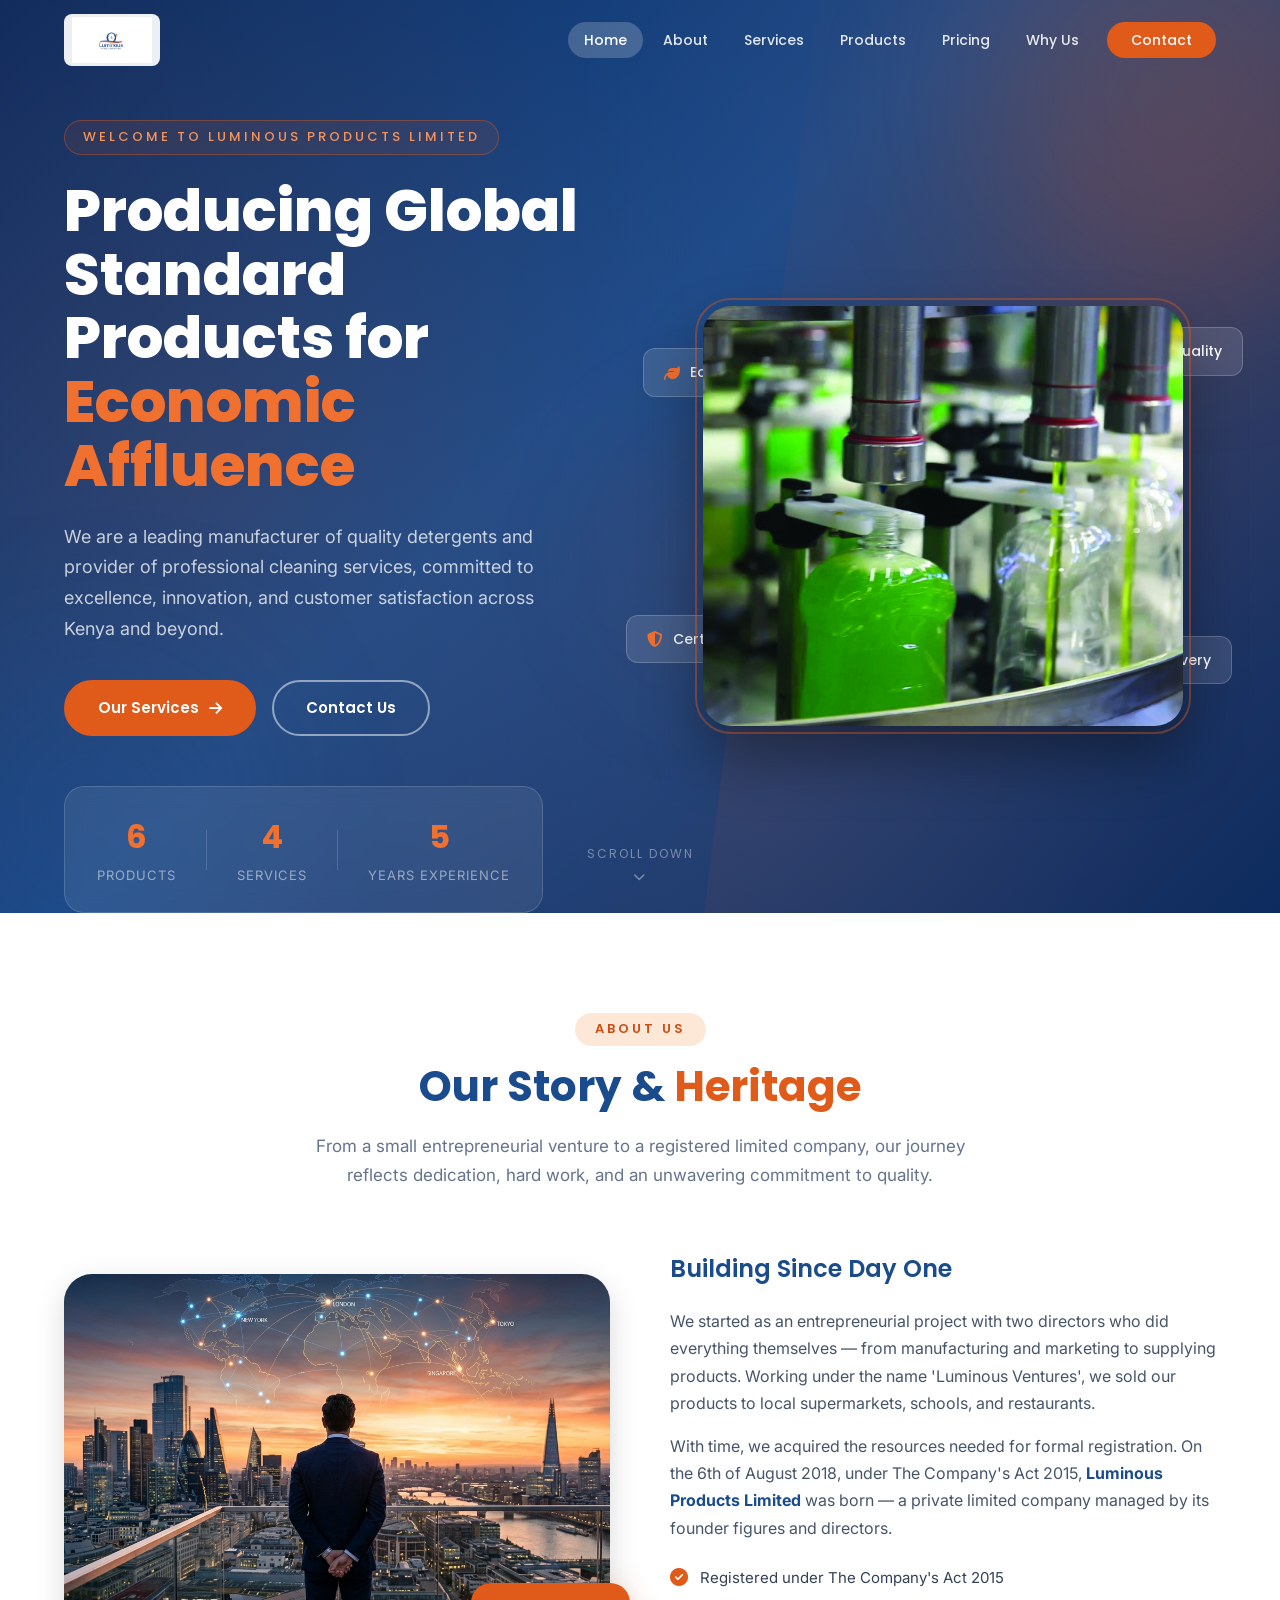
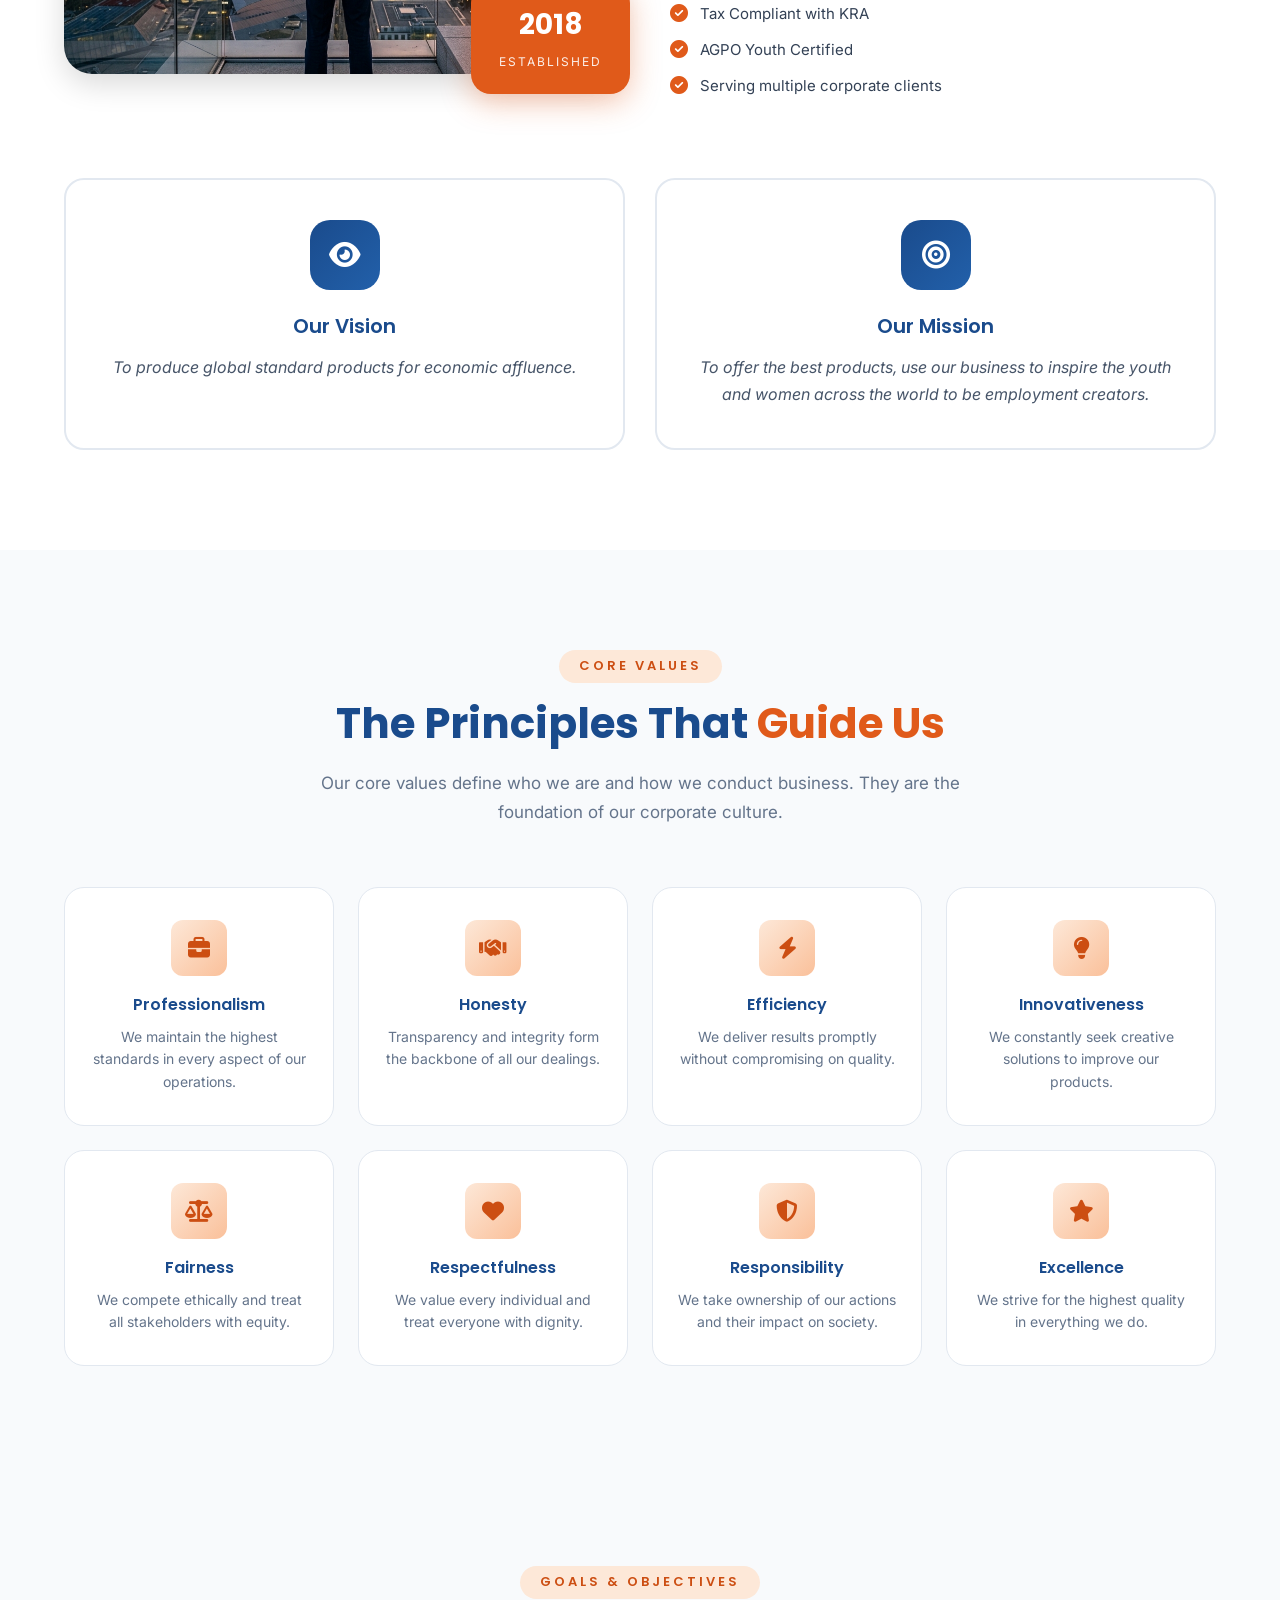
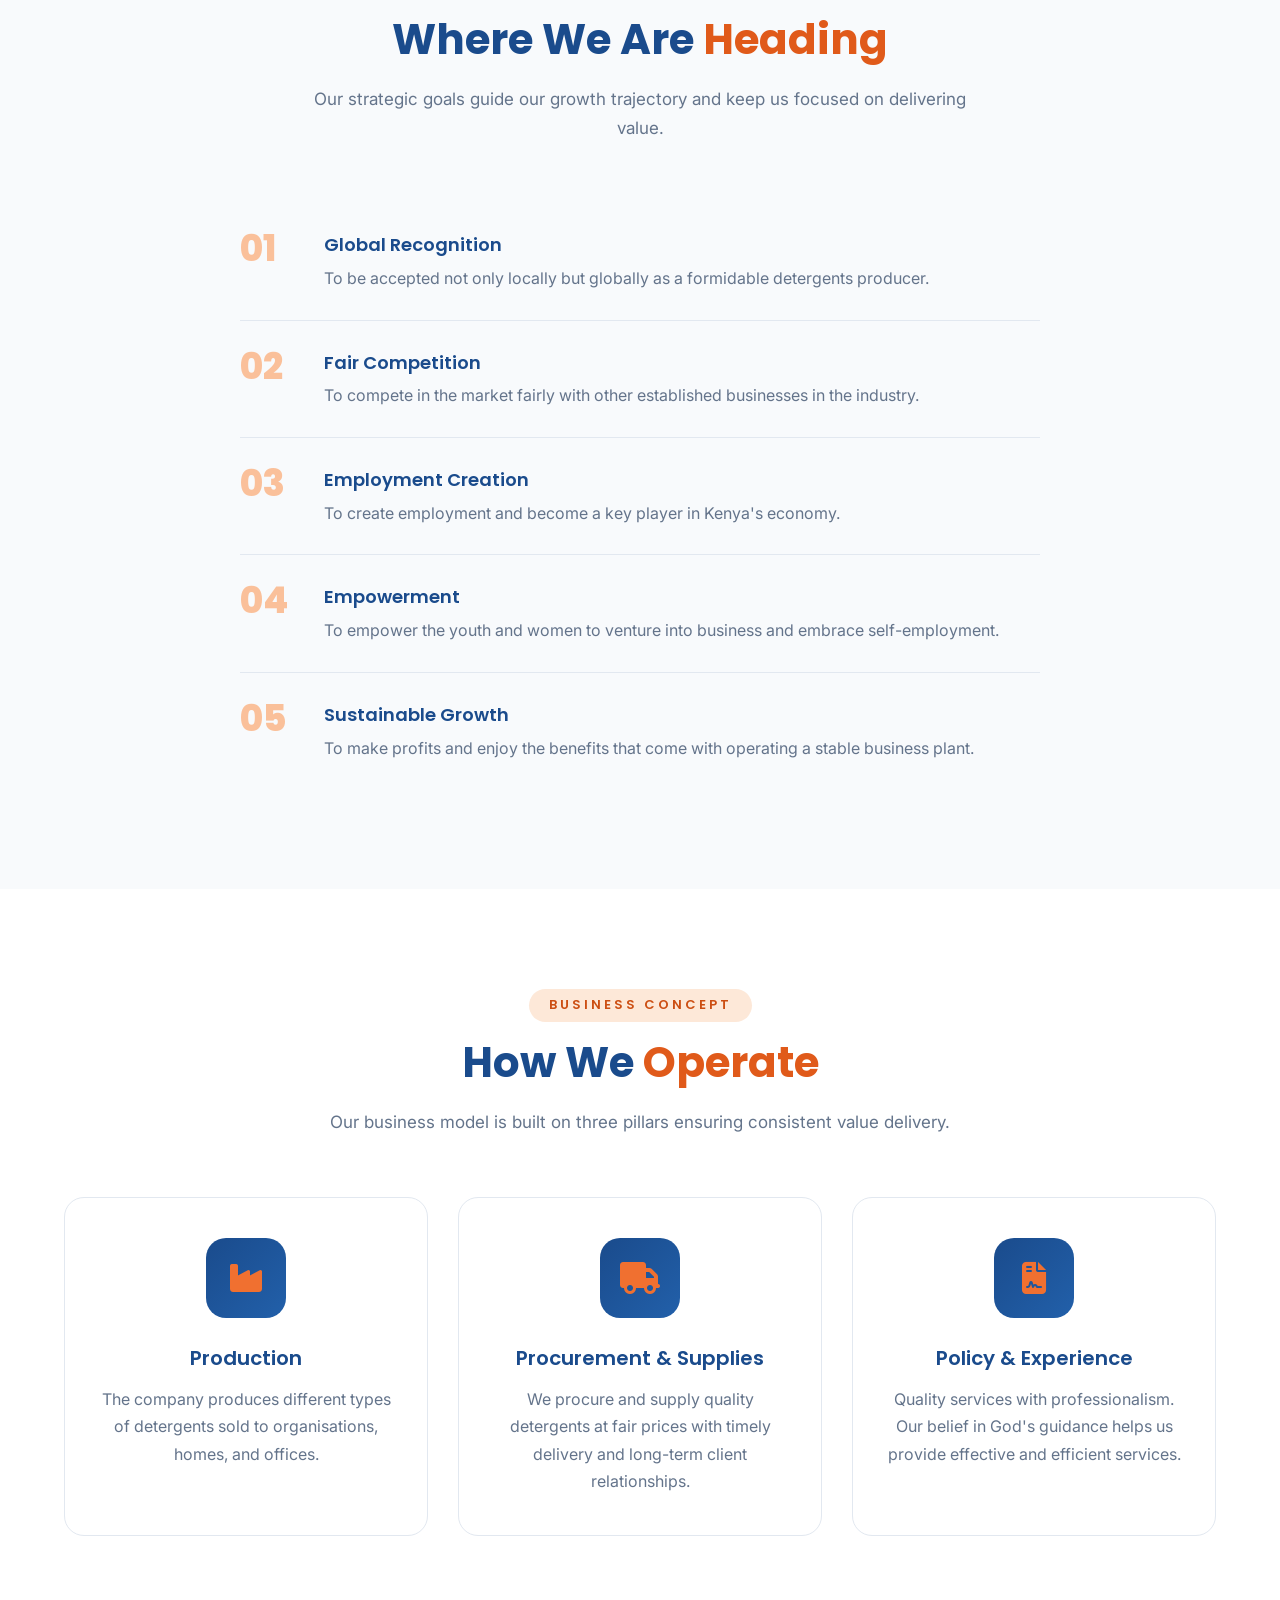
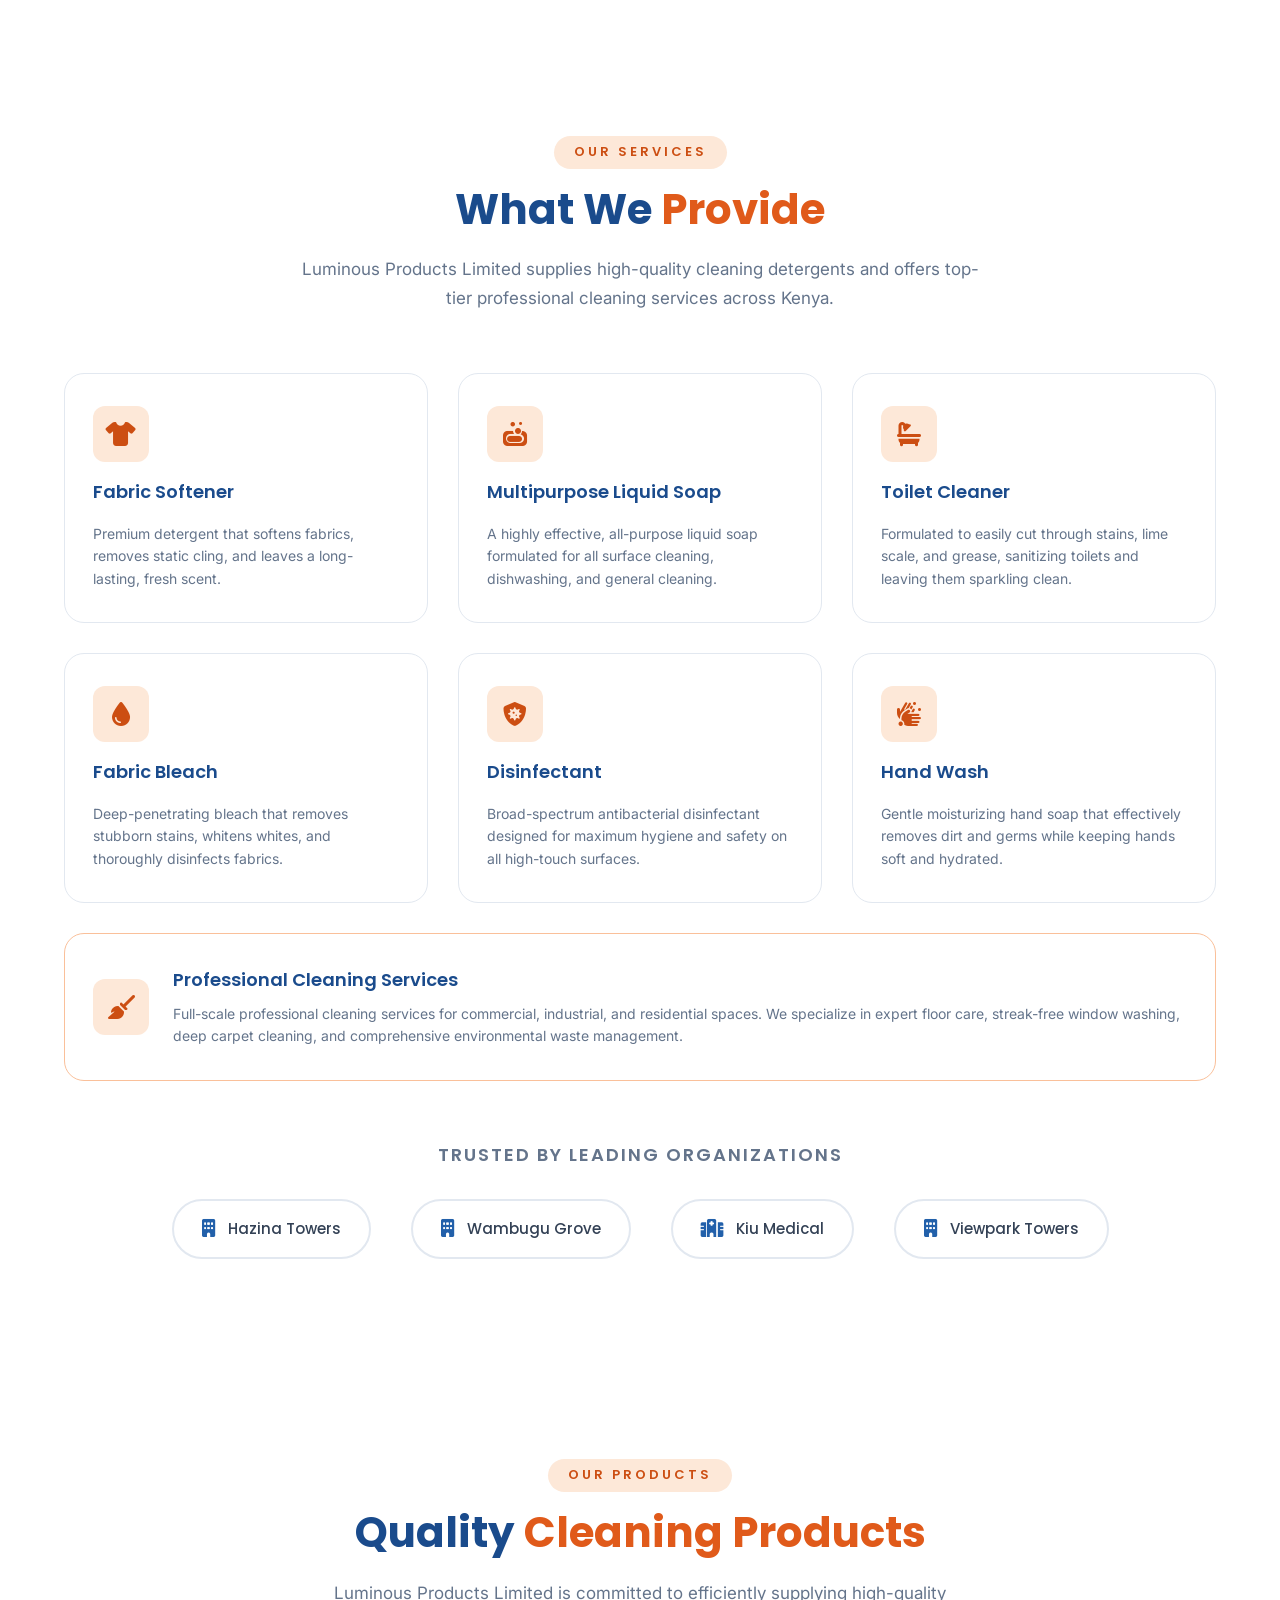
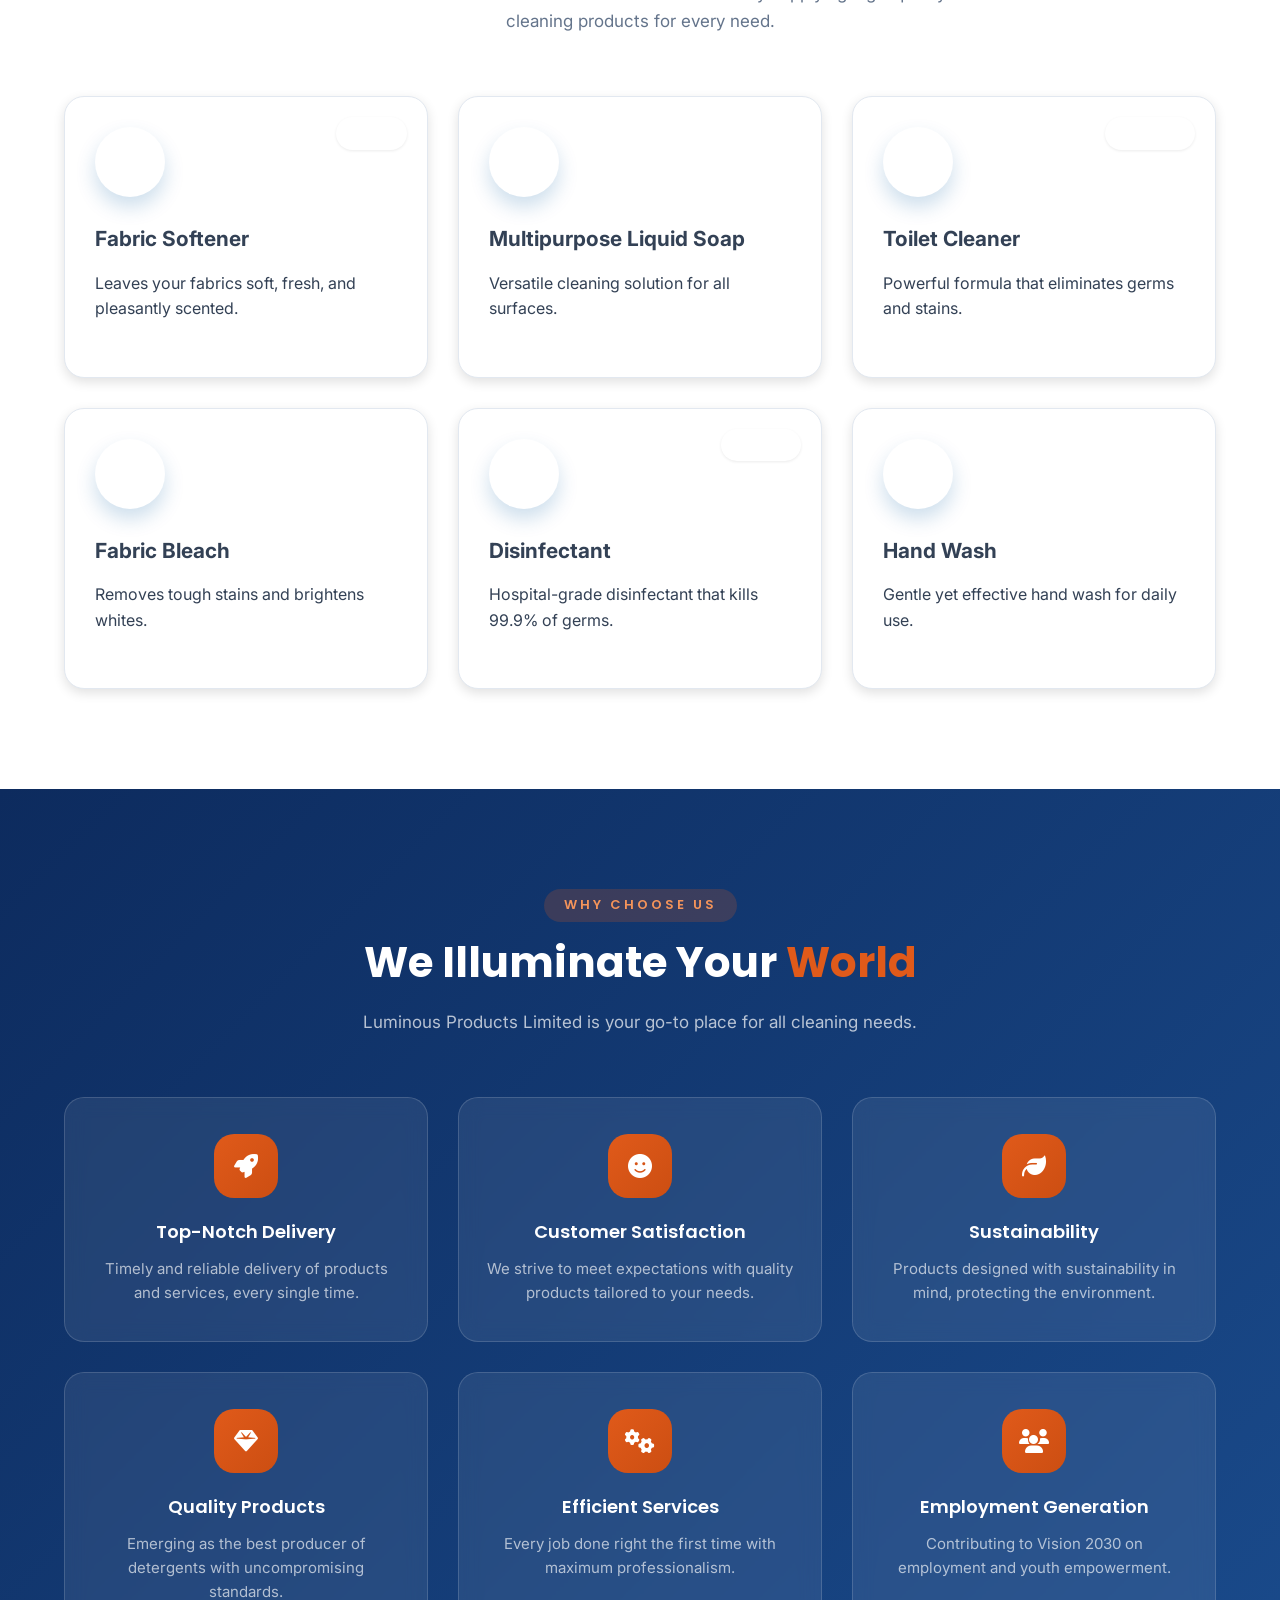
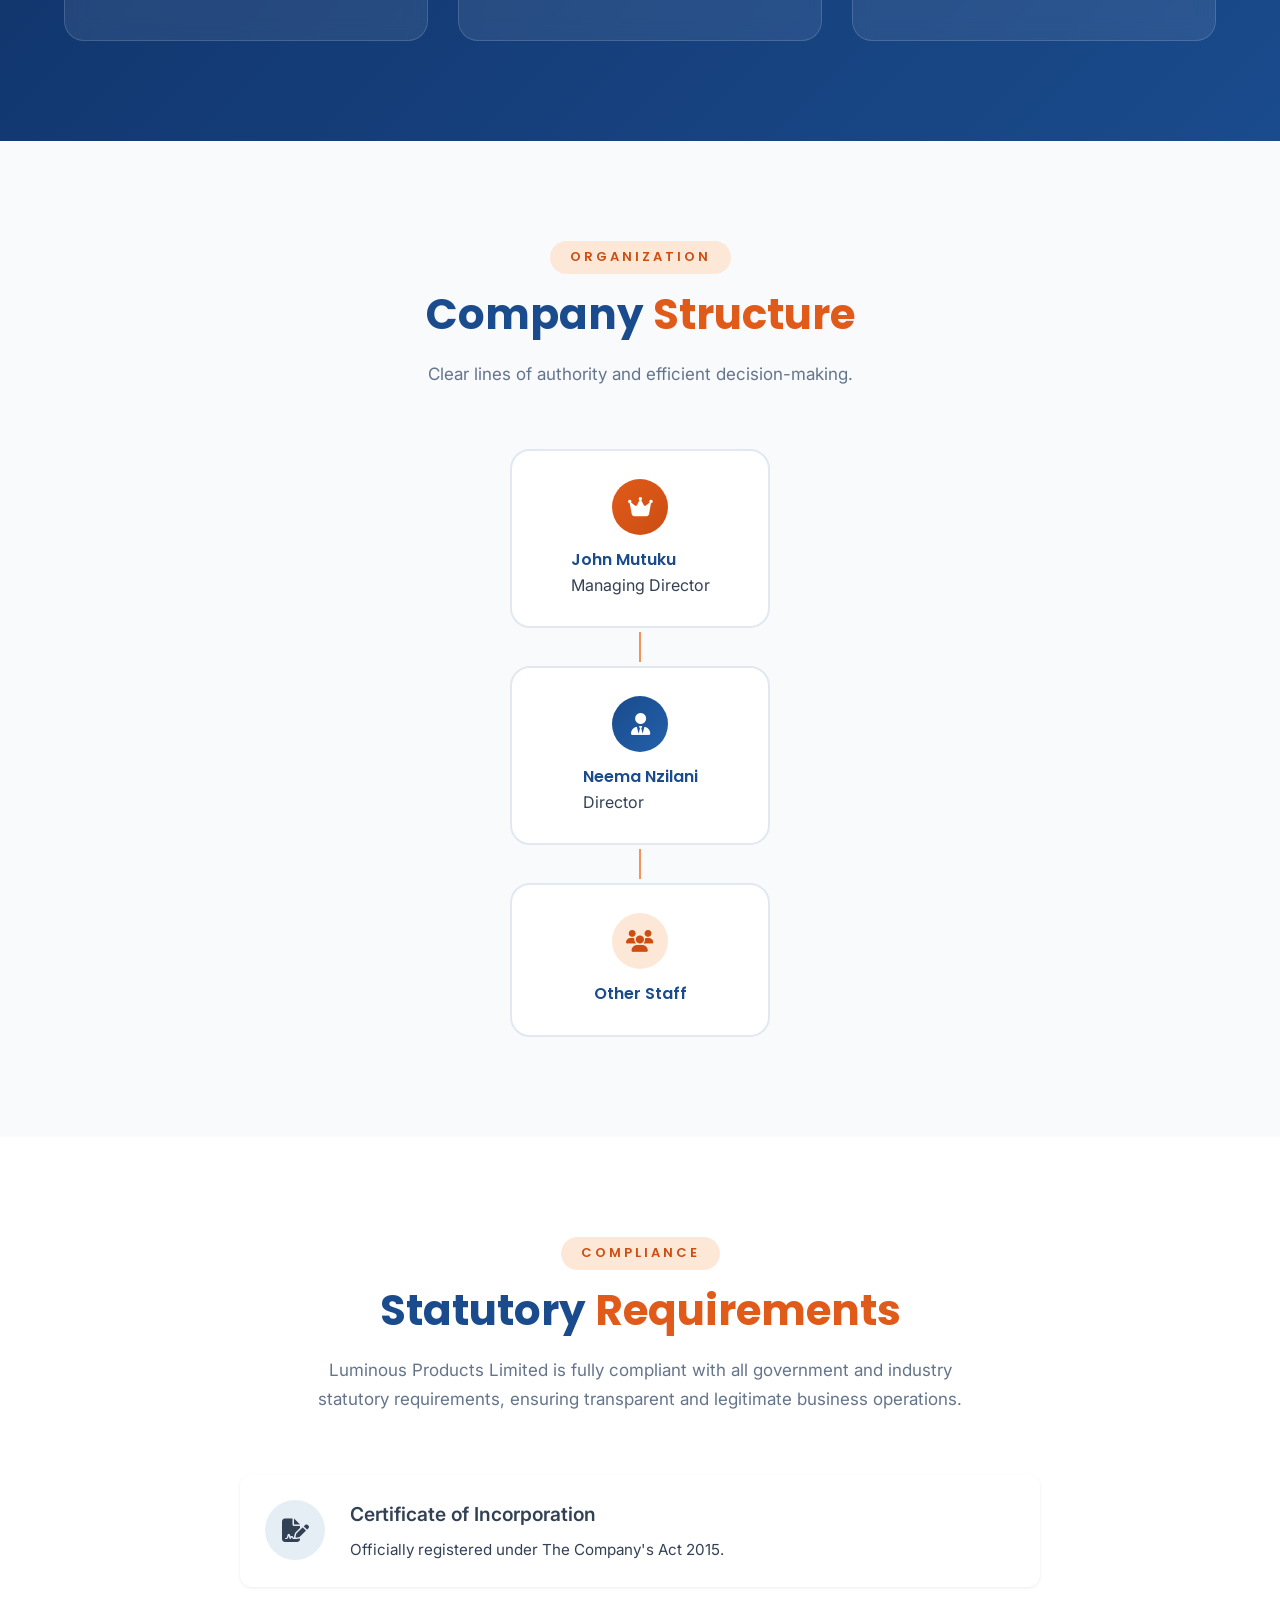
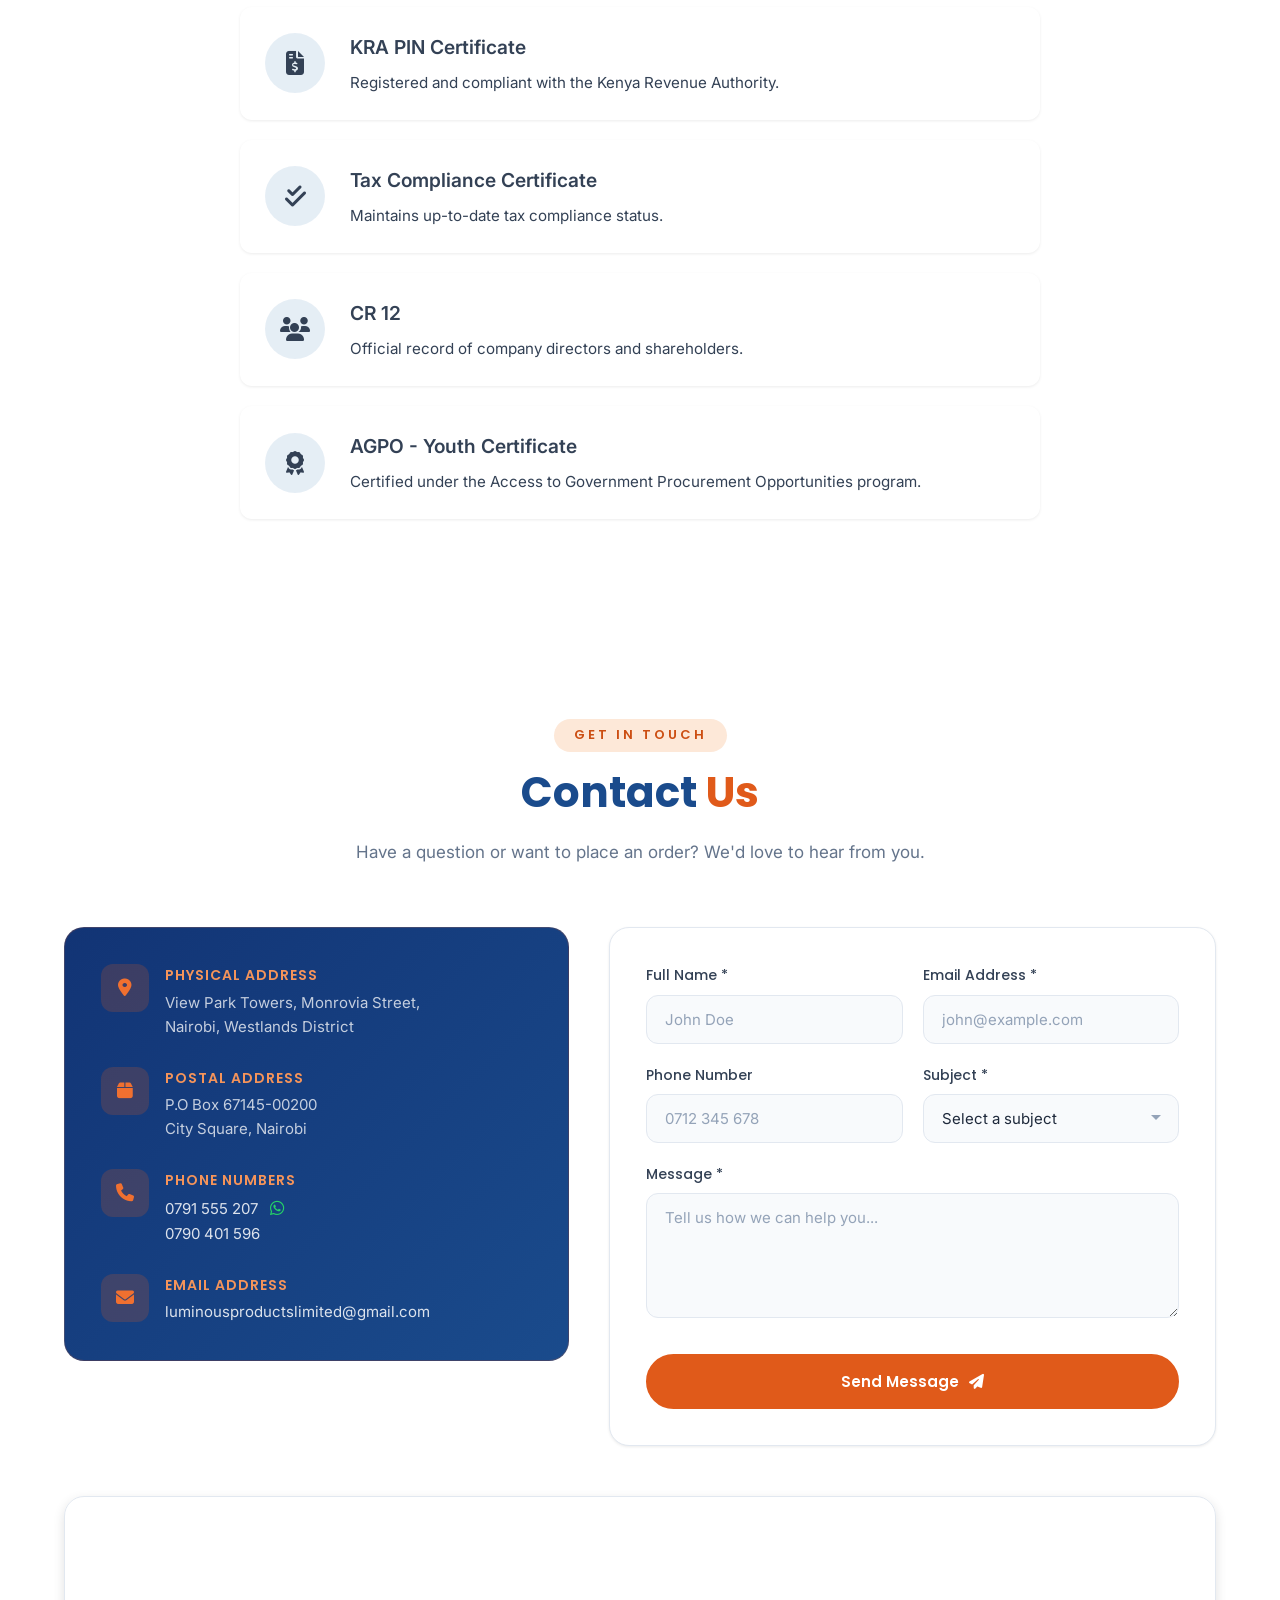
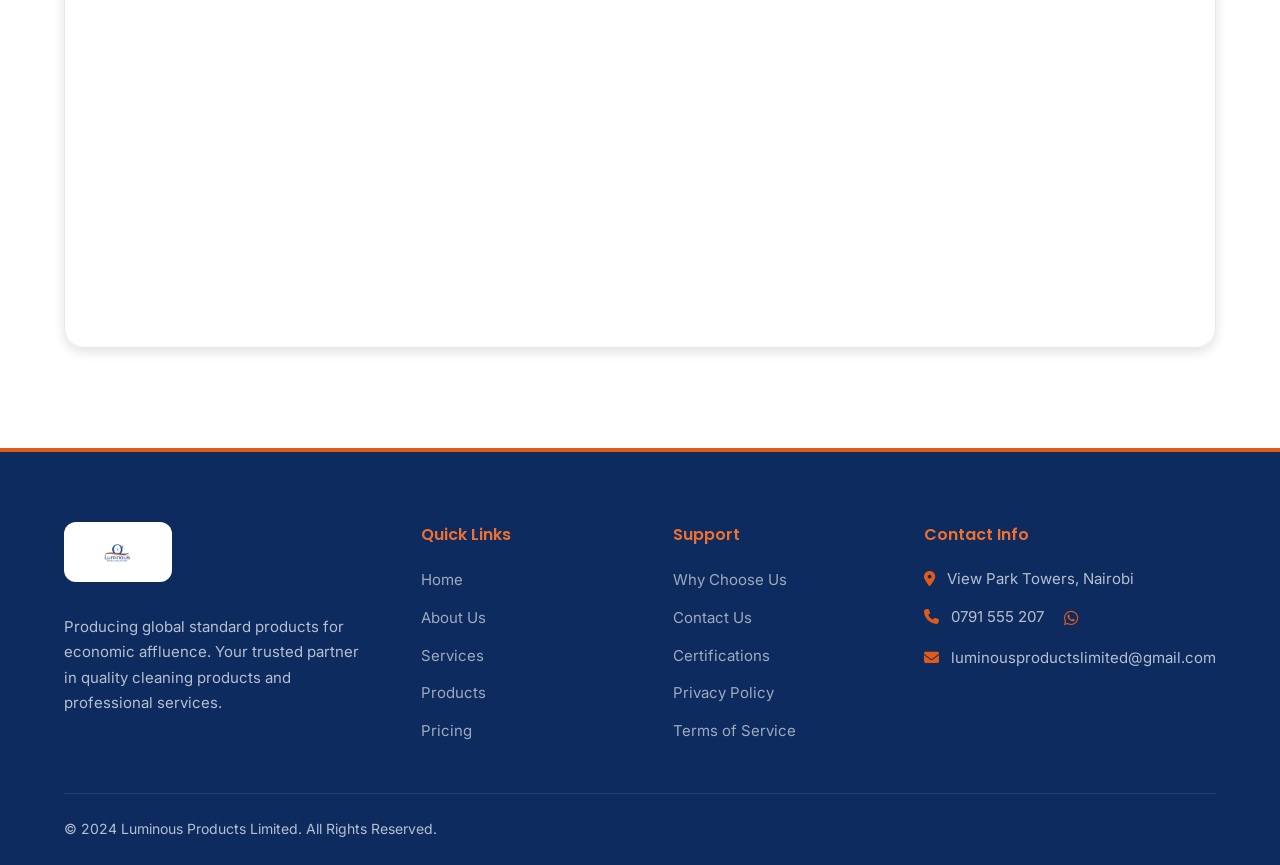
==== commit 50a7e169: "adding names" ====
--- a/index.html
+++ b/index.html
@@ -45,8 +45,6 @@
         <!-- PRODUCTS PLACEHOLDER -->
         <div id="products-placeholder"></div>
 
-        <!-- PRICING PLACEHOLDER -->
-        <div id="pricing-placeholder"></div>
 
         <!-- WHY US PLACEHOLDER -->
         <div id="why-us-placeholder"></div>
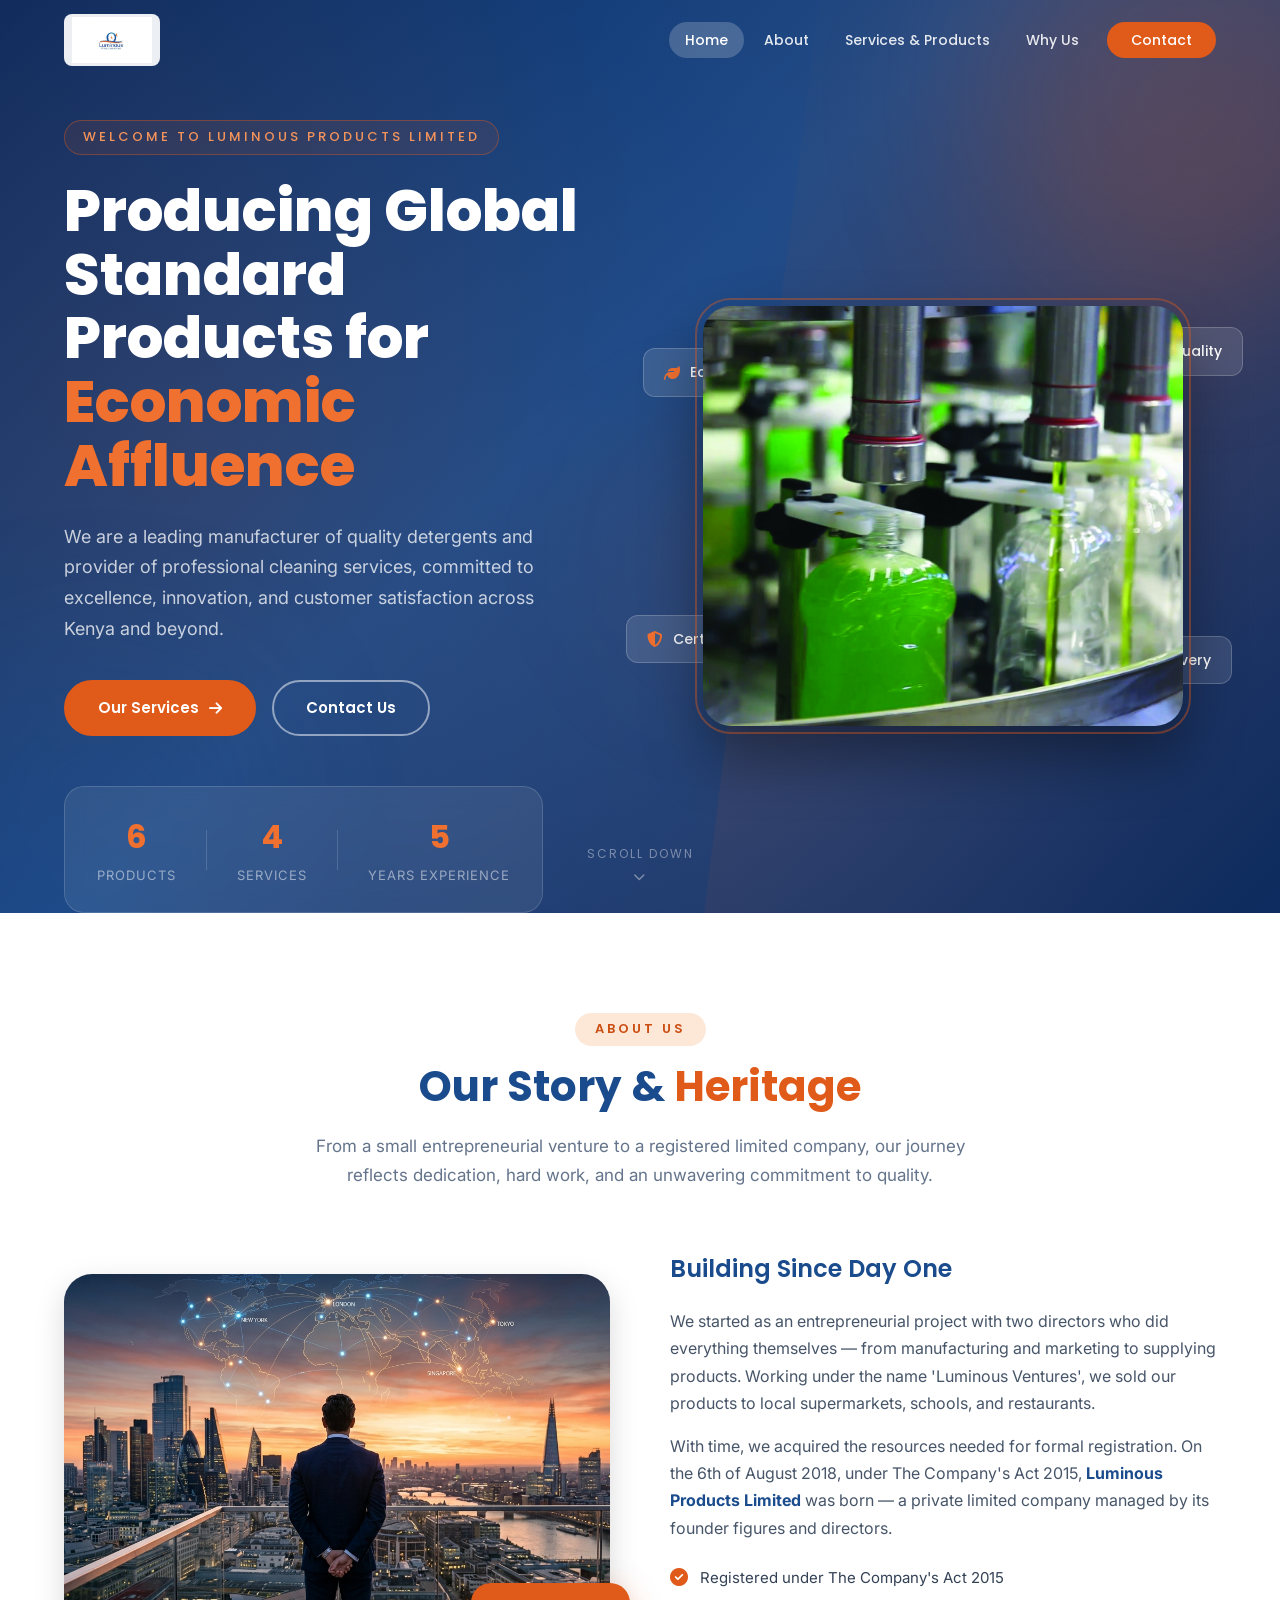
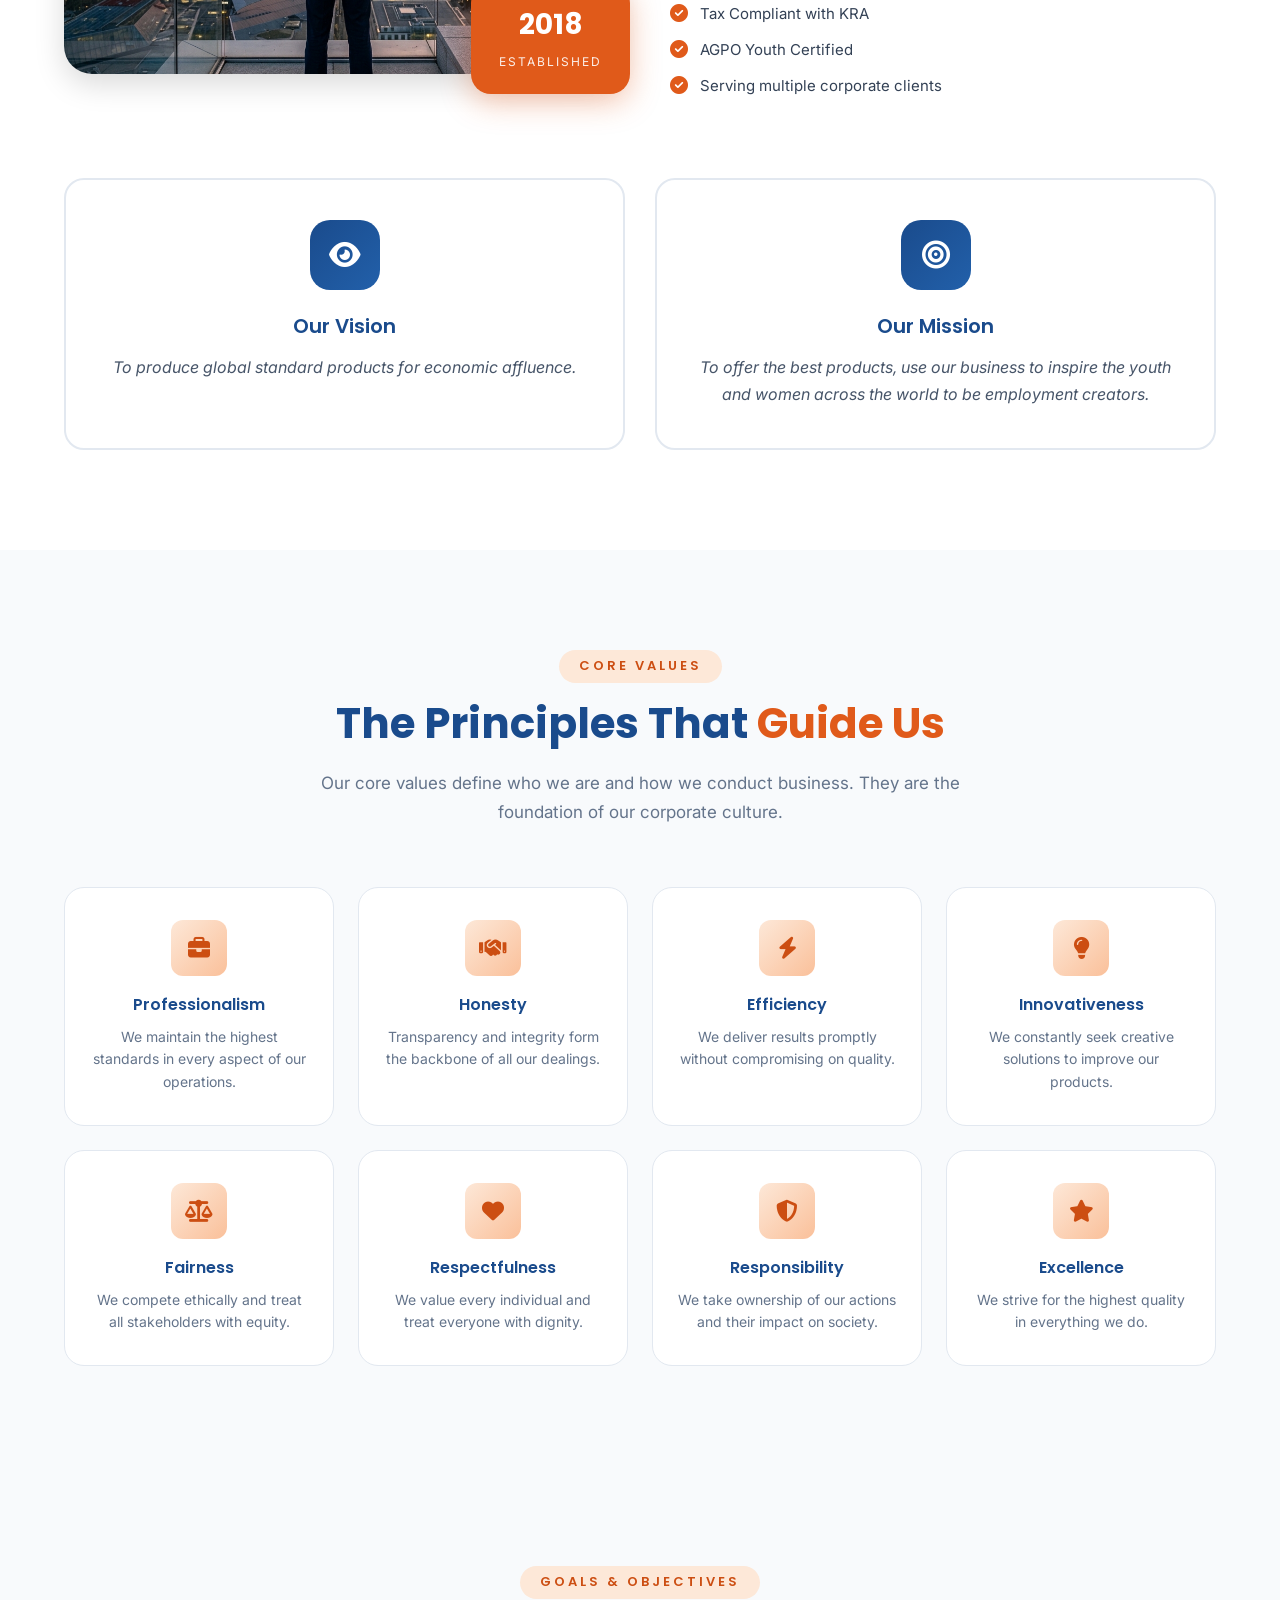
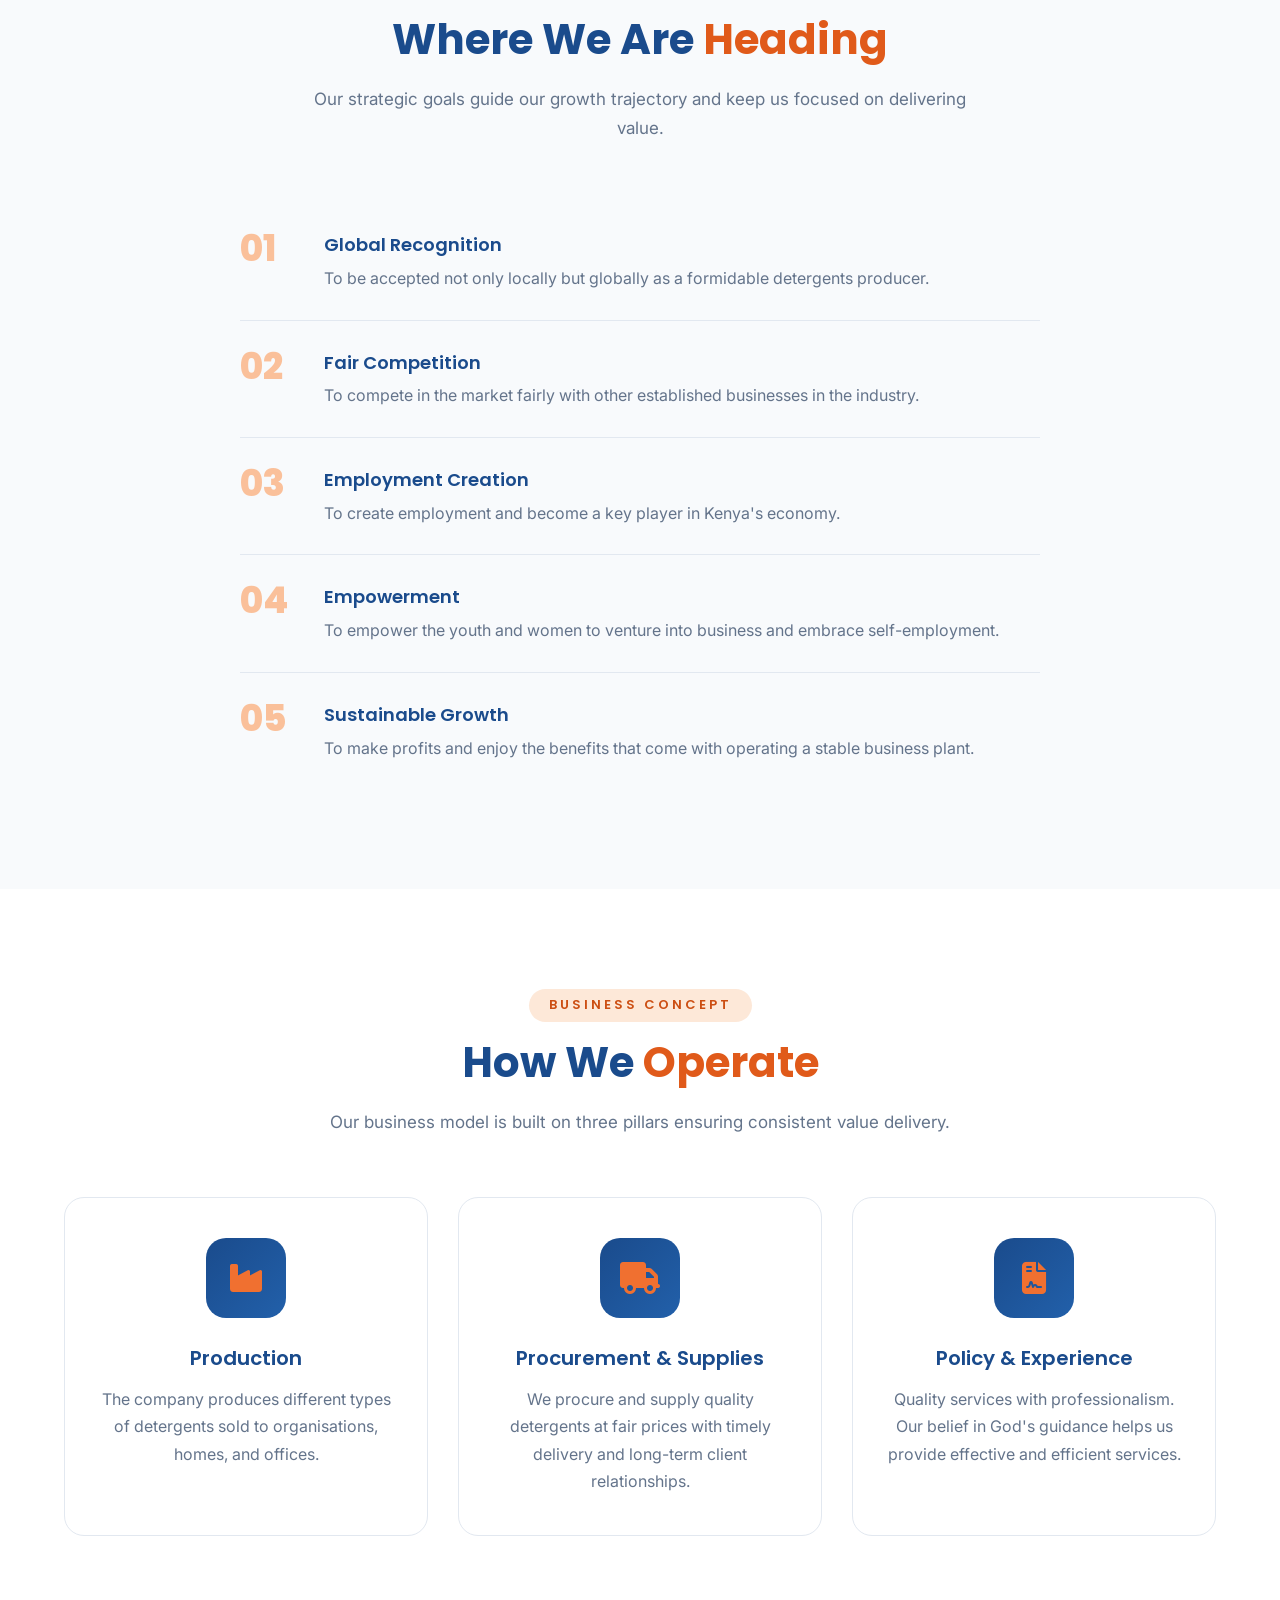
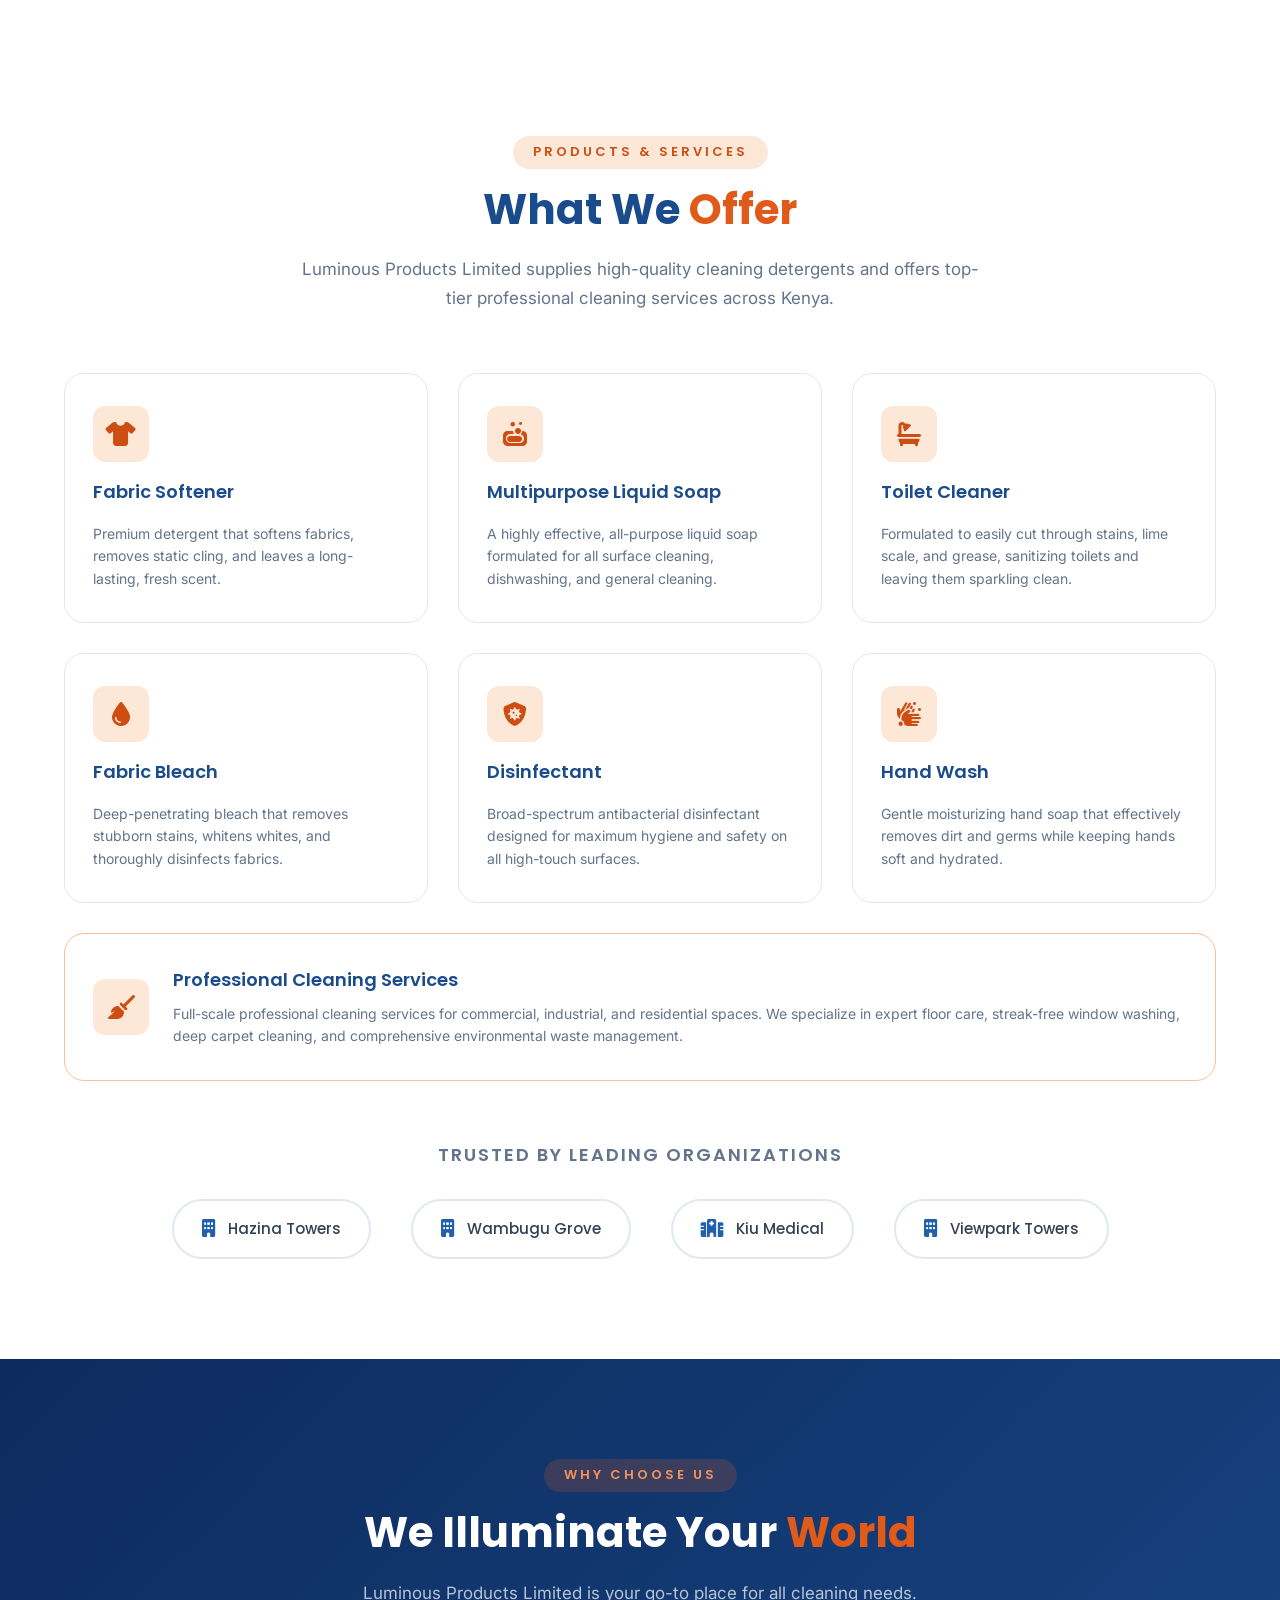
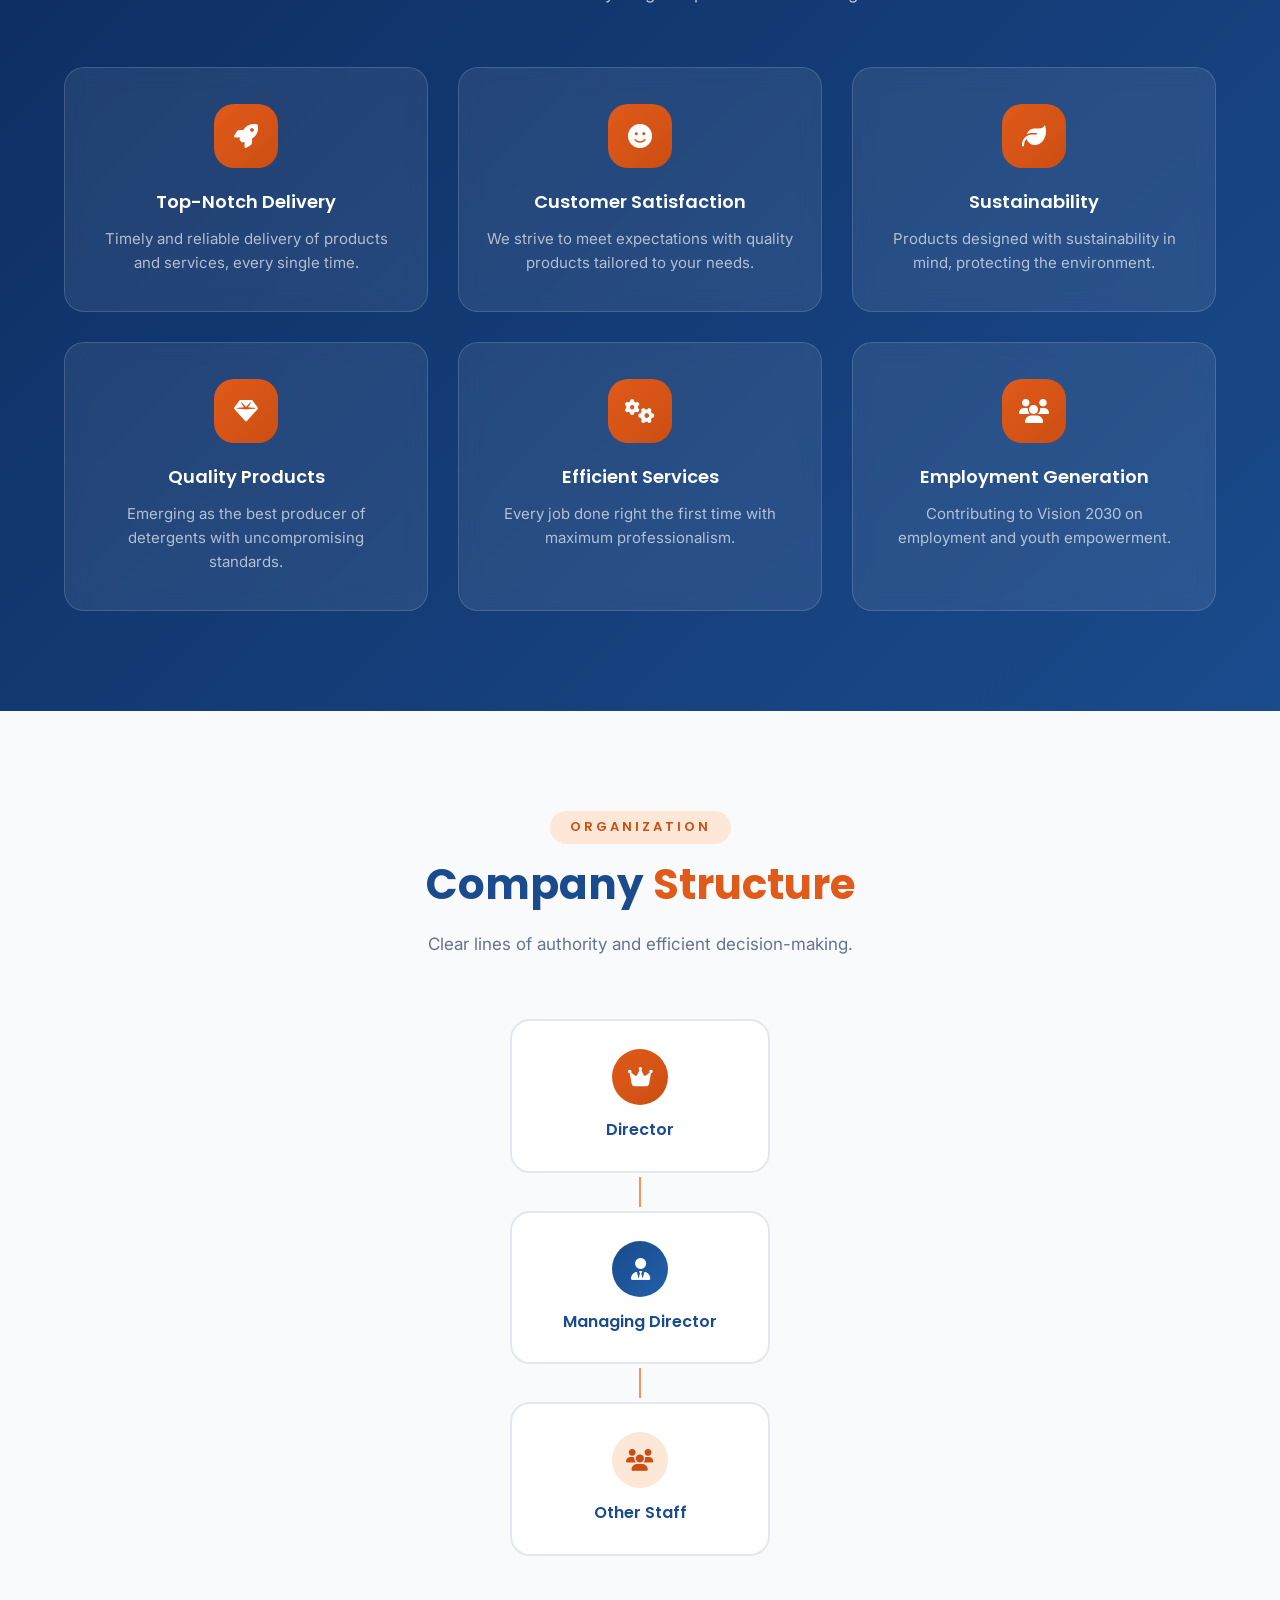
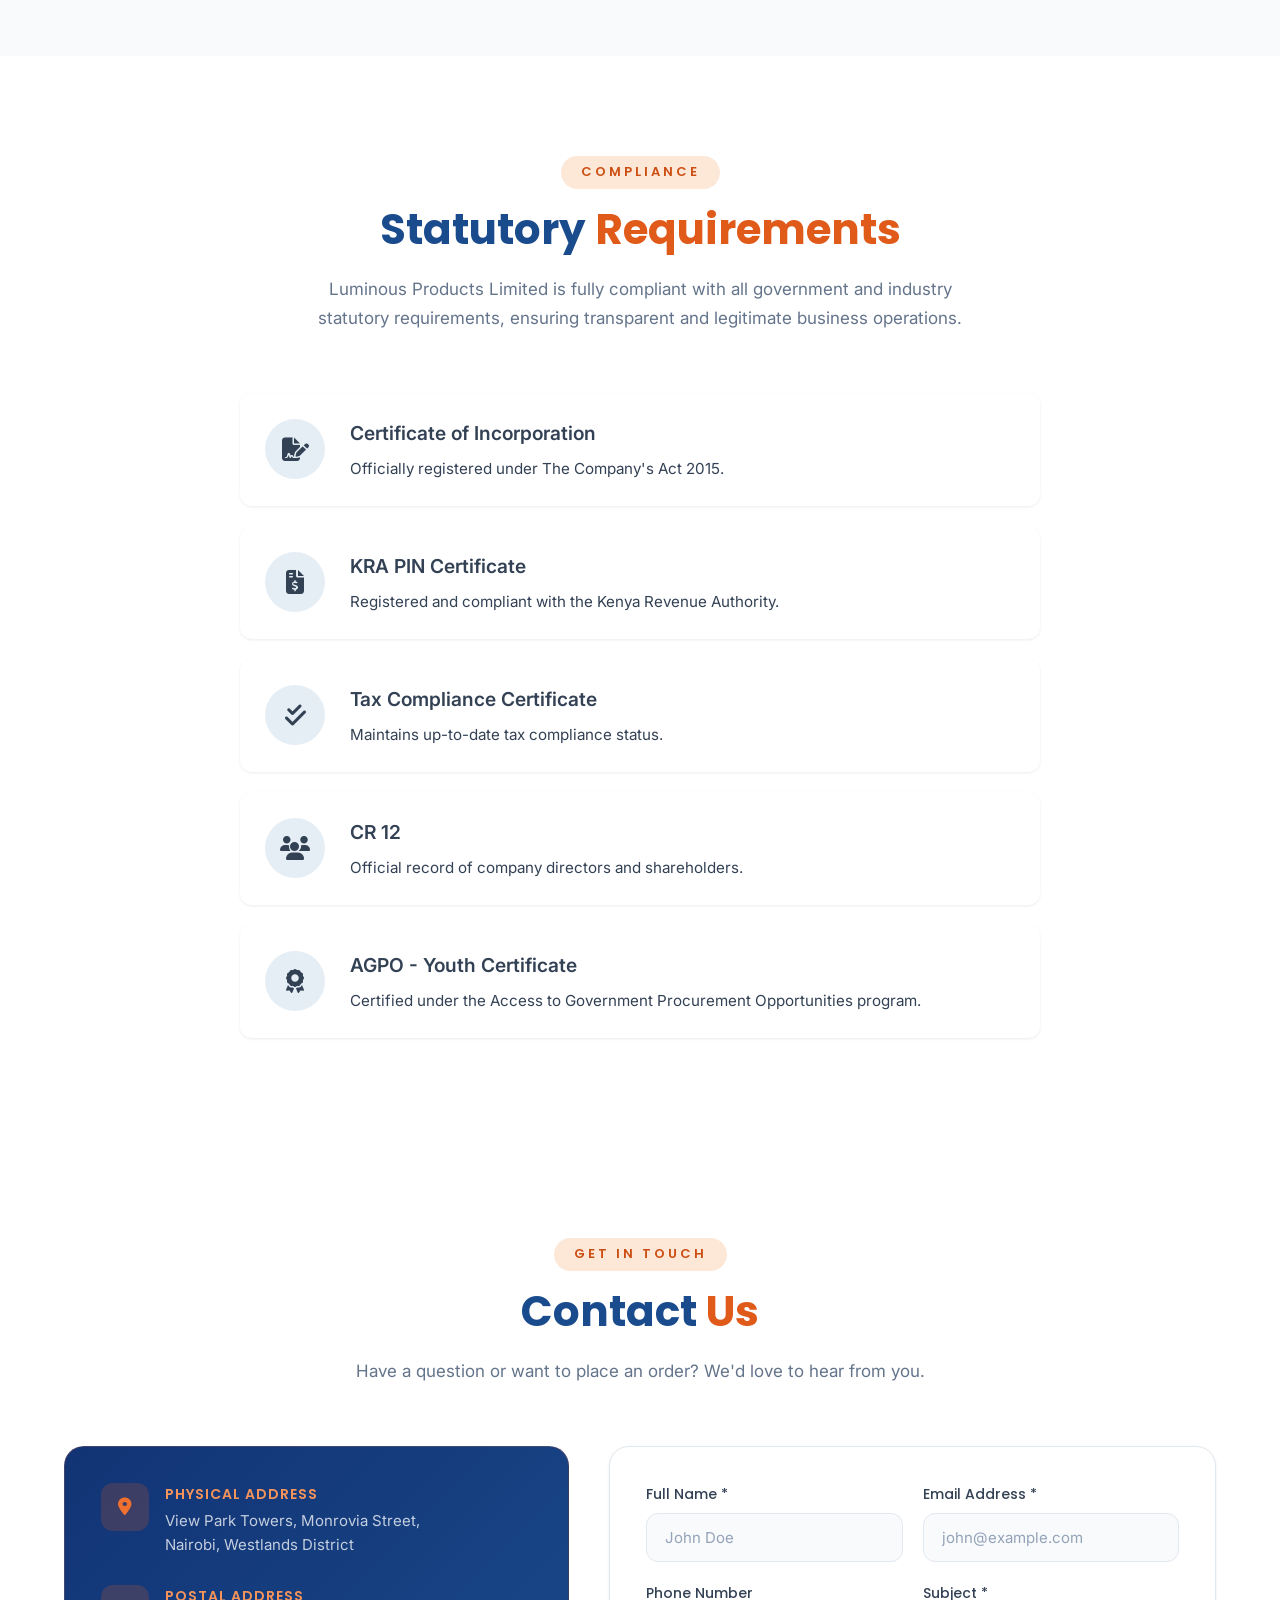
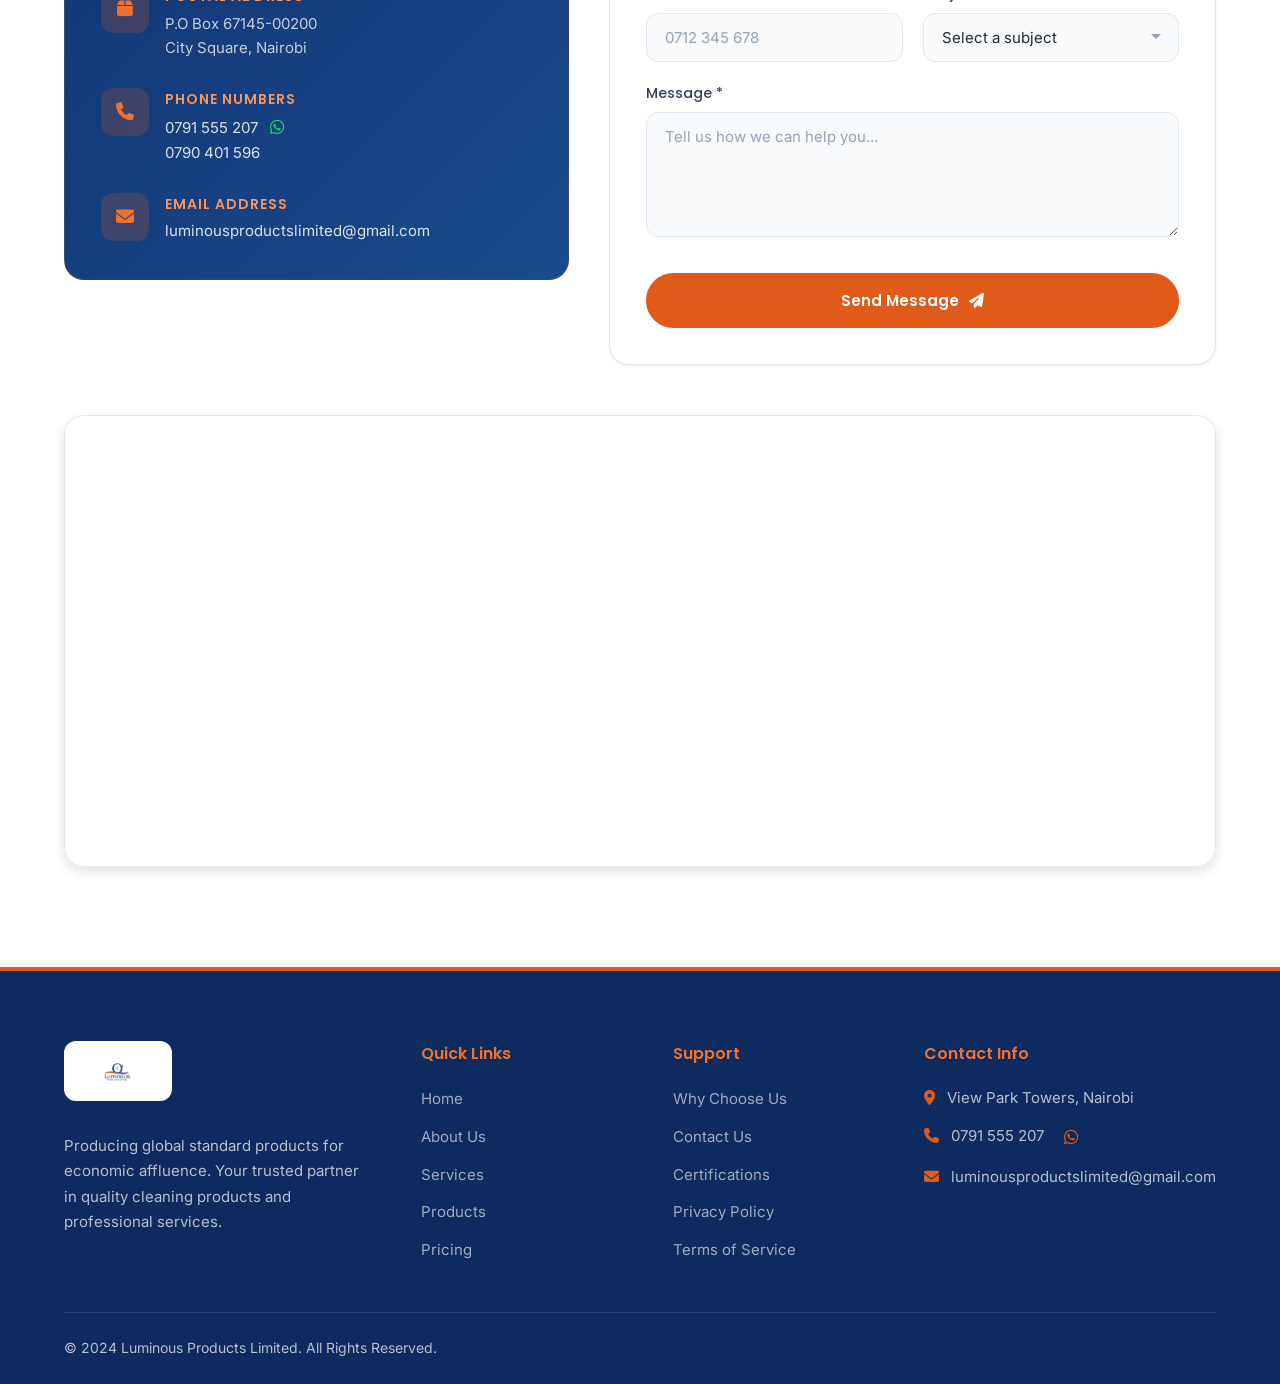
==== commit f28b4cb8: "adding names" ====
--- a/index.html
+++ b/index.html
@@ -42,8 +42,6 @@
         <!-- SERVICES PLACEHOLDER -->
         <div id="services-placeholder"></div>
 
-        <!-- PRODUCTS PLACEHOLDER -->
-        <div id="products-placeholder"></div>
 
 
         <!-- WHY US PLACEHOLDER -->
